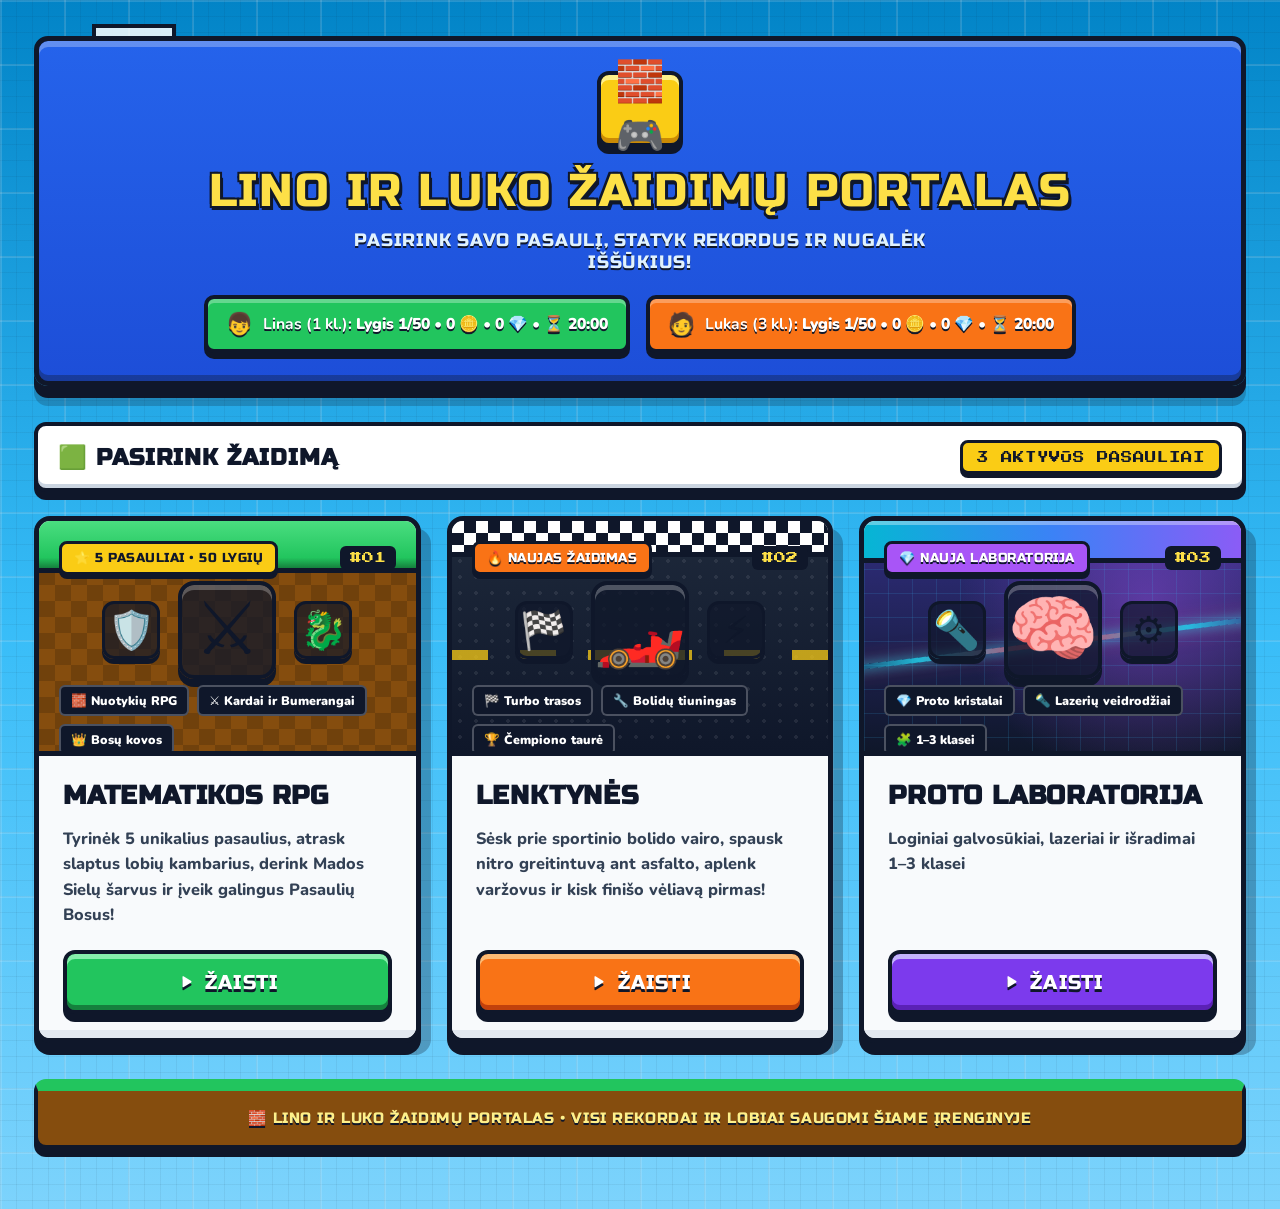
==== index.html @ 143e11b2 "Standardize all zones to 10 levels and add interactive Inventions Shelf" ====
<!DOCTYPE html>
<html lang="lt">
<head>
  <meta charset="UTF-8" />
  <meta name="viewport" content="width=device-width, initial-scale=1.0" />
  <meta name="theme-color" content="#0ea5e9" />
  <title>Lino ir Luko Žaidimų Portalas</title>
  <link rel="preconnect" href="https://fonts.googleapis.com">
  <link rel="preconnect" href="https://fonts.gstatic.com" crossorigin>
  <link href="https://fonts.googleapis.com/css2?family=Bungee&family=Nunito:wght@700;800;900&family=Press+Start+2P&family=Russo+One&display=swap" rel="stylesheet">
  <link rel="stylesheet" href="./style.css?v=20261113l" />
</head>
<body>
  <!-- Kvadratiniai Minecraft/Roblox stiliaus debesėliai fone -->
  <div class="voxel-cloud cloud-1"></div>
  <div class="voxel-cloud cloud-2"></div>
  <div class="voxel-cloud cloud-3"></div>

  <div class="portal-wrapper">
    <!-- ==================== PORTALO ANTRAŠTĖ (3D BLOKELIS) ==================== -->
    <header class="portal-header">
      <div class="portal-logo-badge" aria-hidden="true">🧱🎮</div>
      <h1>LINO IR LUKO ŽAIDIMŲ PORTALAS</h1>
      <p class="portal-subtitle">
        PASIRINK SAVO PASAULĮ, STATYK REKORDUS IR NUGALĖK IŠŠŪKIUS!
      </p>

      <!-- Gyva Lino ir Luko progreso juosta iš localStorage -->
      <div id="portal-heroes-bar" class="portal-heroes-bar">
        <div class="hero-stat-pill pill-linas">
          <span class="hero-dot">👦</span>
          <span><strong>Linas (1 kl.):</strong> <span id="hub-linas-stats">Lygis 1 • 0 🪙</span></span>
        </div>
        <div class="hero-stat-pill pill-lukas">
          <span class="hero-dot">🧑</span>
          <span><strong>Lukas (3 kl.):</strong> <span id="hub-lukas-stats">Lygis 1 • 0 🪙</span></span>
        </div>
      </div>
    </header>

    <!-- ==================== 3 AKTYVIŲ ŽAIDIMŲ BLOKELIAI ==================== -->
    <main class="games-grid-section">
      <div class="section-heading">
        <h2>🟩 PASIRINK ŽAIDIMĄ</h2>
        <span class="games-count-badge">3 AKTYVŪS PASAULIAI</span>
      </div>

      <div class="games-grid">
        <!-- 1 KORTELĖ: MATEMATIKOS RPG (Žalias/žemės blokelio fonas su kardo ir skydo ikona) -->
        <article class="game-tile block-tile-rpg" onclick="window.location.href='./games/math-rpg/index.html'">
          <div class="tile-art art-grass-dirt">
            <!-- Viršutinis žolės pikseliuotas sluoksnis -->
            <div class="grass-top-strip"></div>

            <div class="tile-top-row">
              <span class="tile-status-badge badge-green">⭐ 5 PASAULIAI • 50 LYGIŲ</span>
              <span class="tile-block-id">#01</span>
            </div>

            <div class="tile-icon-cluster">
              <span class="sub-icon">🛡️</span>
              <span class="main-icon">⚔️</span>
              <span class="sub-icon">🐉</span>
            </div>

            <div class="art-tags">
              <span>🧱 Nuotykių RPG</span>
              <span>⚔️ Kardai ir Bumerangai</span>
              <span>👑 Bosų kovos</span>
            </div>
          </div>

          <div class="tile-body">
            <h3>Matematikos RPG</h3>
            <p class="tile-desc">
              Tyrinėk 5 unikalius pasaulius, atrask slaptus lobių kambarius, derink Mados Sielų šarvus ir įveik galingus Pasaulių Bosus!
            </p>
            <div class="tile-footer">
              <a href="./games/math-rpg/index.html" class="play-btn btn-plastic-green">
                ▶ ŽAISTI
              </a>
            </div>
          </div>
        </article>

        <!-- 2 KORTELĖ: LENKTYNĖS (Asfalto / lenktynių vėliavos langelių fonas su sportinio automobilio ikona) -->
        <article class="game-tile block-tile-racing" onclick="window.location.href='./games/lenktynes/index.html'">
          <div class="tile-art art-asphalt-checkered">
            <!-- Lenktynių vėliavos langelių juosta viršuje -->
            <div class="checkered-top-strip"></div>
            <!-- Asfalto kelio juostos -->
            <div class="road-lane-line"></div>

            <div class="tile-top-row">
              <span class="tile-status-badge badge-orange">🔥 NAUJAS ŽAIDIMAS</span>
              <span class="tile-block-id">#02</span>
            </div>

            <div class="tile-icon-cluster">
              <span class="sub-icon">🏁</span>
              <span class="main-icon">🏎️</span>
              <span class="sub-icon">⚡</span>
            </div>

            <div class="art-tags">
              <span>🏁 Turbo trasos</span>
              <span>🔧 Bolidų tiuningas</span>
              <span>🏆 Čempiono taurė</span>
            </div>
          </div>

          <div class="tile-body">
            <h3>Lenktynės</h3>
            <p class="tile-desc">
              Sėsk prie sportinio bolido vairo, spausk nitro greitintuvą ant asfalto, aplenk varžovus ir kisk finišo vėliavą pirmas!
            </p>
            <div class="tile-footer">
              <a href="./games/lenktynes/index.html" class="play-btn btn-plastic-orange">
                ▶ ŽAISTI
              </a>
            </div>
          </div>
        </article>

        <!-- 3 KORTELĖ: PROTO LABORATORIJA (Lazerių, grandinių ir Proto kristalų fonas) -->
        <article class="game-tile block-tile-lab" onclick="window.location.href='./games/logika/index.html'">
          <div class="tile-art art-science-lab">
            <div class="lab-top-strip"></div>
            <div class="lab-laser-beam"></div>

            <div class="tile-top-row">
              <span class="tile-status-badge badge-purple">💎 NAUJA LABORATORIJA</span>
              <span class="tile-block-id">#03</span>
            </div>

            <div class="tile-icon-cluster">
              <span class="sub-icon">🔦</span>
              <span class="main-icon">🧠</span>
              <span class="sub-icon">⚙️</span>
            </div>

            <div class="art-tags">
              <span>💎 Proto kristalai</span>
              <span>🔦 Lazerių veidrodžiai</span>
              <span>🧩 1–3 klasei</span>
            </div>
          </div>

          <div class="tile-body">
            <h3>Proto Laboratorija</h3>
            <p class="tile-desc">
              Loginiai galvosūkiai, lazeriai ir išradimai 1–3 klasei
            </p>
            <div class="tile-footer">
              <a href="./games/logika/index.html" class="play-btn btn-plastic-purple">
                ▶ ŽAISTI
              </a>
            </div>
          </div>
        </article>
      </div>
    </main>

    <!-- ==================== PORAŠTĖ (ŽOLĖS IR ŽEMĖS BLOKELIS) ==================== -->
    <footer class="portal-footer">
      <p>🧱 LINO IR LUKO ŽAIDIMŲ PORTALAS • VISI REKORDAI IR LOBIAI SAUGOMI ŠIAME ĮRENGINYJE</p>
    </footer>
  </div>

  <!-- Užkrauname Lino ir Luko statistiką iš bendro localStorage -->
  <script>
    (function () {
      try {
        if ('serviceWorker' in navigator) {
          navigator.serviceWorker.getRegistrations().then(function (regs) {
            regs.forEach(function (reg) {
              if (reg.scope && !reg.scope.includes('/games/')) {
                reg.unregister();
              }
            });
          });
        }

        function getTodayStr() {
          const d = new Date();
          return d.getFullYear() + '-' + String(d.getMonth() + 1).padStart(2, '0') + '-' + String(d.getDate()).padStart(2, '0');
        }

        function formatRemainingTime(globalKey, fallbackProfile) {
          const today = getTodayStr();
          let played = 0;
          let limit = 1200;
          try {
            const rawT = localStorage.getItem(globalKey);
            if (rawT) {
              const tObj = JSON.parse(rawT);
              if (tObj && tObj.lastPlayedDate === today) {
                played = Math.max(0, Number(tObj.timePlayedTodaySeconds) || 0);
                limit = Math.max(60, Number(tObj.dailyTimeLimitSeconds) || 1200);
              }
            } else if (fallbackProfile && fallbackProfile.lastPlayedDate === today) {
              played = Math.max(0, Number(fallbackProfile.timePlayedTodaySeconds) || 0);
              limit = Math.max(60, Number(fallbackProfile.dailyTimeLimitSeconds) || 1200);
            }
          } catch (e) {}
          const rem = Math.max(0, limit - played);
          const mm = String(Math.floor(rem / 60)).padStart(2, '0');
          const ss = String(rem % 60).padStart(2, '0');
          return `⏳ ${mm}:${ss}`;
        }

        const rawLinas = localStorage.getItem('skaiciu_karalyste_save_linas_v2');
        const rawLukas = localStorage.getItem('skaiciu_karalyste_save_lukas_v2');
        const rawLab = localStorage.getItem('proto_lab_progress');
        const p1 = rawLinas ? JSON.parse(rawLinas) : null;
        const p2 = rawLukas ? JSON.parse(rawLukas) : null;
        const labData = rawLab ? JSON.parse(rawLab) : null;
        const g1Crystals = labData?.grade1?.crystals || 0;
        const g3Crystals = labData?.grade3?.crystals || 0;

        const el1 = document.getElementById('hub-linas-stats');
        if (el1) {
          const t1 = formatRemainingTime('bosas_global_time_linas', p1);
          el1.textContent = p1
            ? `Lygis ${p1.unlockedLevel || 1}/50 • ${(p1.coins || 0).toLocaleString('lt-LT')} 🪙 • ${g1Crystals} 💎 • ${t1}`
            : `Lygis 1/50 • 0 🪙 • ${g1Crystals} 💎 • ${t1}`;
        }

        const el2 = document.getElementById('hub-lukas-stats');
        if (el2) {
          const t2 = formatRemainingTime('bosas_global_time_lukas', p2);
          el2.textContent = p2
            ? `Lygis ${p2.unlockedLevel || 1}/50 • ${(p2.coins || 0).toLocaleString('lt-LT')} 🪙 • ${g3Crystals} 💎 • ${t2}`
            : `Lygis 1/50 • 0 🪙 • ${g3Crystals} 💎 • ${t2}`;
        }
      } catch (e) {
        // Ignoruojame localStorage klaidas
      }
    })();
  </script>
</body>
</html>
---- style.css ----
/* ==================== LINO IR LUKO ŽAIDIMŲ PORTALAS (MINECRAFT / ROBLOX 3D BLOCK STYLE) ==================== */
:root {
  /* Ryškios „plastikinės“ Roblox / Minecraft spalvos */
  --sky-top: #0284c7;
  --sky-mid: #38bdf8;
  --sky-bottom: #7dd3fc;

  --plastic-green: #22c55e;
  --plastic-green-dark: #15803d;
  --plastic-green-edge: #14532d;

  --plastic-blue: #2563eb;
  --plastic-blue-dark: #1d4ed8;
  --plastic-blue-edge: #1e3a8a;

  --plastic-orange: #f97316;
  --plastic-orange-dark: #c2410c;
  --plastic-orange-edge: #7c2d12;

  --plastic-yellow: #facc15;
  --plastic-yellow-dark: #ca8a04;

  --dirt-brown: #854d0e;
  --dirt-brown-dark: #5c3409;
  --grass-bright: #4ade80;

  --asphalt-dark: #1e293b;
  --asphalt-deep: #0f172a;

  --block-outline: #0f172a;
  --card-surface: #ffffff;
  --text-dark: #0f172a;
  --text-muted: #334155;
}

* {
  box-sizing: border-box;
  margin: 0;
  padding: 0;
}

body {
  font-family: 'Nunito', system-ui, -apple-system, sans-serif;
  color: var(--text-dark);
  min-height: 100vh;
  overflow-x: hidden;
  position: relative;
  /* Ryškus melsvas dangus + subtilus kvadratinių blokelių (pikseliuotas) tinklelis */
  background-color: var(--sky-mid);
  background-image:
    linear-gradient(to right, rgba(255, 255, 255, 0.14) 2px, transparent 2px),
    linear-gradient(to bottom, rgba(255, 255, 255, 0.14) 2px, transparent 2px),
    linear-gradient(to right, rgba(15, 23, 42, 0.06) 1px, transparent 1px),
    linear-gradient(to bottom, rgba(15, 23, 42, 0.06) 1px, transparent 1px),
    linear-gradient(180deg, var(--sky-top) 0%, var(--sky-mid) 52%, var(--sky-bottom) 100%);
  background-size:
    64px 64px,
    64px 64px,
    16px 16px,
    16px 16px,
    100% 100%;
}

/* ==================== KVADRATINIAI DEBESĖLIAI (VOXEL CLOUDS) ==================== */
.voxel-cloud {
  position: fixed;
  background: rgba(255, 255, 255, 0.85);
  border: 4px solid var(--block-outline);
  box-shadow: 8px 8px 0 rgba(15, 23, 42, 0.22);
  pointer-events: none;
  z-index: 0;
}

.voxel-cloud::before,
.voxel-cloud::after {
  content: '';
  position: absolute;
  background: rgba(255, 255, 255, 0.85);
  border: 4px solid var(--block-outline);
}

.cloud-1 {
  width: 150px;
  height: 44px;
  top: 48px;
  left: 5%;
}
.cloud-1::before {
  width: 76px;
  height: 32px;
  top: -28px;
  left: 24px;
  border-bottom: none;
}

.cloud-2 {
  width: 190px;
  height: 50px;
  top: 90px;
  right: 6%;
}
.cloud-2::before {
  width: 96px;
  height: 34px;
  top: -30px;
  left: 40px;
  border-bottom: none;
}

.cloud-3 {
  width: 130px;
  height: 40px;
  bottom: 140px;
  left: 8%;
}
.cloud-3::before {
  width: 64px;
  height: 26px;
  top: -22px;
  left: 26px;
  border-bottom: none;
}

/* ==================== PAGRINDINIS KONTEINERIS ==================== */
.portal-wrapper {
  position: relative;
  z-index: 1;
  max-width: 1260px;
  margin: 0 auto;
  padding: 36px 24px 60px;
  display: flex;
  flex-direction: column;
  gap: 36px;
}

/* ==================== PORTALO ANTRAŠTĖ (3D PLASTIKINIS BLOKAS) ==================== */
.portal-header {
  text-align: center;
  background: linear-gradient(180deg, #2563eb 0%, #1d4ed8 100%);
  border: 5px solid var(--block-outline);
  border-radius: 14px;
  padding: 30px 24px 28px;
  box-shadow:
    inset 0 6px 0 rgba(255, 255, 255, 0.28),
    inset 0 -6px 0 rgba(15, 23, 42, 0.35),
    0 12px 0 var(--block-outline),
    0 20px 0 rgba(15, 23, 42, 0.22);
  color: #ffffff;
  position: relative;
}

.portal-logo-badge {
  display: inline-flex;
  align-items: center;
  justify-content: center;
  font-size: 2.5rem;
  width: 86px;
  height: 76px;
  border-radius: 12px;
  background: var(--plastic-yellow);
  border: 4px solid var(--block-outline);
  box-shadow:
    inset 0 5px 0 #fef08a,
    inset 0 -5px 0 var(--plastic-yellow-dark),
    0 7px 0 var(--block-outline);
  margin-bottom: 16px;
}

.portal-header h1 {
  font-family: 'Russo One', 'Bungee', sans-serif;
  font-size: clamp(1.75rem, 4vw, 2.9rem);
  font-weight: 400;
  letter-spacing: 0.04em;
  text-transform: uppercase;
  color: #fde047;
  text-shadow:
    0 4px 0 var(--block-outline),
    3px 4px 0 var(--block-outline),
    -2px -2px 0 var(--block-outline),
    2px -2px 0 var(--block-outline),
    -2px 2px 0 var(--block-outline);
  margin-bottom: 10px;
}

.portal-subtitle {
  font-family: 'Russo One', sans-serif;
  font-size: clamp(0.95rem, 1.8vw, 1.15rem);
  color: #e0f2fe;
  letter-spacing: 0.04em;
  text-shadow: 0 2px 0 var(--block-outline);
  max-width: 680px;
  margin: 0 auto 22px;
}

/* Lino ir Luko taškų blokeliai */
.portal-heroes-bar {
  display: flex;
  justify-content: center;
  flex-wrap: wrap;
  gap: 16px;
}

.hero-stat-pill {
  display: inline-flex;
  align-items: center;
  gap: 10px;
  padding: 10px 18px;
  border-radius: 10px;
  border: 4px solid var(--block-outline);
  font-size: 0.98rem;
  font-weight: 900;
  color: #ffffff;
  text-shadow: 0 2px 0 var(--block-outline);
  box-shadow:
    inset 0 4px 0 rgba(255, 255, 255, 0.3),
    0 6px 0 var(--block-outline);
}

.pill-linas {
  background: var(--plastic-green);
}

.pill-lukas {
  background: var(--plastic-orange);
}

.hero-dot {
  font-size: 1.35rem;
}

/* ==================== SEKCIJOS ANTRAŠTĖ ==================== */
.games-grid-section {
  display: flex;
  flex-direction: column;
  gap: 24px;
}

.section-heading {
  display: flex;
  align-items: center;
  justify-content: space-between;
  flex-wrap: wrap;
  gap: 12px;
  background: #ffffff;
  border: 4px solid var(--block-outline);
  border-radius: 12px;
  padding: 14px 20px;
  box-shadow:
    inset 0 -4px 0 #cbd5e1,
    0 8px 0 var(--block-outline);
}

.section-heading h2 {
  font-family: 'Russo One', 'Bungee', sans-serif;
  font-size: 1.45rem;
  letter-spacing: 0.04em;
  color: var(--block-outline);
  text-transform: uppercase;
}

.games-count-badge {
  font-family: 'Press Start 2P', 'Russo One', monospace;
  background: var(--plastic-yellow);
  border: 3px solid var(--block-outline);
  color: var(--block-outline);
  font-size: 0.72rem;
  padding: 8px 14px;
  border-radius: 8px;
  box-shadow: 0 4px 0 var(--block-outline);
}

/* ==================== ŽAIDIMŲ KORTELIŲ TINKLELIS (3 DIDELI 3D BLOKAI) ==================== */
.games-grid {
  display: grid;
  grid-template-columns: repeat(3, minmax(0, 1fr));
  gap: 26px;
}

@media (max-width: 1060px) {
  .games-grid {
    grid-template-columns: repeat(auto-fit, minmax(290px, 1fr));
  }
}

/* ==================== 3D BLOKELIO ŽAIDIMO KORTELĖ ==================== */
.game-tile {
  background: var(--card-surface);
  border: 5px solid var(--block-outline);
  border-radius: 16px;
  overflow: hidden;
  display: flex;
  flex-direction: column;
  cursor: pointer;
  position: relative;
  /* Kietas, neišlietas 3D blokelio šešėlis */
  box-shadow:
    0 12px 0 var(--block-outline),
    10px 12px 0 rgba(15, 23, 42, 0.28);
  transition:
    transform 0.18s cubic-bezier(0.2, 0.9, 0.3, 1.2),
    box-shadow 0.18s cubic-bezier(0.2, 0.9, 0.3, 1.2);
}

/* HOVER EFEKTAS: Blokelis iššoka į priekį, padidėja scale(1.05) ir kietas šešėlis tampa dar gilesnis */
.game-tile:hover {
  transform: translateY(-8px) scale(1.05);
  box-shadow:
    0 20px 0 var(--block-outline),
    16px 20px 0 rgba(15, 23, 42, 0.32);
  z-index: 5;
}

.game-tile:active {
  transform: translateY(2px) scale(1.01);
  box-shadow:
    0 6px 0 var(--block-outline),
    4px 6px 0 rgba(15, 23, 42, 0.25);
}

/* ==================== KORTELIŲ TEMINIAI FONAI ==================== */
.tile-art {
  height: 235px;
  padding: 20px;
  display: flex;
  flex-direction: column;
  justify-content: space-between;
  position: relative;
  overflow: hidden;
  border-bottom: 5px solid var(--block-outline);
}

/* 1 KORTELĖ: MINECRAFT ŽOLĖS IR ŽEMĖS BLOKELIS */
.art-grass-dirt {
  background-color: var(--dirt-brown);
  background-image:
    linear-gradient(45deg, rgba(0, 0, 0, 0.16) 25%, transparent 25%, transparent 75%, rgba(0, 0, 0, 0.16) 75%),
    linear-gradient(45deg, rgba(0, 0, 0, 0.16) 25%, transparent 25%, transparent 75%, rgba(0, 0, 0, 0.16) 75%);
  background-position: 0 0, 16px 16px;
  background-size: 32px 32px;
}

.grass-top-strip {
  position: absolute;
  top: 0;
  left: 0;
  right: 0;
  height: 52px;
  background: linear-gradient(180deg, var(--grass-bright) 0%, var(--plastic-green) 78%, var(--plastic-green-dark) 100%);
  border-bottom: 5px solid var(--block-outline);
  z-index: 0;
}

/* 2 KORTELĖ: ASFALTO IR LENKTYNIŲ VĖLIAVOS (LANGELIŲ) FONAS */
.art-asphalt-checkered {
  background-color: var(--asphalt-dark);
  background-image:
    radial-gradient(rgba(255, 255, 255, 0.08) 2px, transparent 2px),
    linear-gradient(180deg, #1e293b 0%, #0f172a 100%);
  background-size: 16px 16px, 100% 100%;
}

.checkered-top-strip {
  position: absolute;
  top: 0;
  left: 0;
  right: 0;
  height: 36px;
  background-color: #ffffff;
  background-image:
    linear-gradient(45deg, #0f172a 25%, transparent 25%),
    linear-gradient(-45deg, #0f172a 25%, transparent 25%),
    linear-gradient(45deg, transparent 75%, #0f172a 75%),
    linear-gradient(-45deg, transparent 75%, #0f172a 75%);
  background-size: 24px 24px;
  background-position: 0 0, 0 12px, 12px -12px, -12px 0;
  border-bottom: 5px solid var(--block-outline);
  z-index: 0;
}

.road-lane-line {
  position: absolute;
  left: 0;
  right: 0;
  top: 56%;
  height: 10px;
  background: repeating-linear-gradient(
    90deg,
    #facc15 0px,
    #facc15 36px,
    transparent 36px,
    transparent 68px
  );
  opacity: 0.75;
  z-index: 0;
}

/* 3 KORTELĖ: PROTO LABORATORIJA (LAZERIŲ, ELEKTROS IR KRISTALŲ FONAS) */
.art-science-lab {
  background-color: #1e1b4b;
  background-image:
    linear-gradient(to right, rgba(56, 189, 248, 0.14) 1px, transparent 1px),
    linear-gradient(to bottom, rgba(56, 189, 248, 0.14) 1px, transparent 1px),
    radial-gradient(circle at 75% 35%, rgba(168, 85, 247, 0.42), transparent 58%),
    linear-gradient(180deg, #312e81 0%, #0f172a 100%);
  background-size: 24px 24px, 24px 24px, 100% 100%, 100% 100%;
}

.lab-top-strip {
  position: absolute;
  top: 0;
  left: 0;
  right: 0;
  height: 42px;
  background: linear-gradient(90deg, #06b6d4 0%, #3b82f6 50%, #8b5cf6 100%);
  border-bottom: 5px solid var(--block-outline);
  box-shadow: inset 0 4px 0 rgba(255, 255, 255, 0.35);
  z-index: 0;
}

.lab-laser-beam {
  position: absolute;
  left: -10%;
  right: -10%;
  top: 52%;
  height: 5px;
  background: linear-gradient(90deg, transparent 0%, #22d3ee 20%, #f43f5e 50%, #22d3ee 80%, transparent 100%);
  box-shadow: 0 0 12px #22d3ee, 0 0 20px rgba(244, 63, 94, 0.65);
  transform: rotate(-7deg);
  opacity: 0.85;
  z-index: 0;
}

.badge-purple {
  background: #a855f7;
  color: #ffffff;
  text-shadow: 0 2px 0 var(--block-outline);
}

/* ==================== KORTELĖS ELEMENTAI VIRŠUJE ==================== */
.tile-top-row {
  position: relative;
  z-index: 2;
  display: flex;
  align-items: center;
  justify-content: space-between;
  gap: 8px;
}

.tile-status-badge {
  font-family: 'Russo One', sans-serif;
  font-size: 0.8rem;
  padding: 6px 12px;
  border-radius: 8px;
  border: 3px solid var(--block-outline);
  text-transform: uppercase;
  letter-spacing: 0.04em;
  box-shadow: 0 4px 0 var(--block-outline);
}

.badge-green {
  background: var(--plastic-yellow);
  color: var(--block-outline);
}

.badge-orange {
  background: var(--plastic-orange);
  color: #ffffff;
  text-shadow: 0 2px 0 var(--block-outline);
}

.tile-block-id {
  font-family: 'Press Start 2P', monospace;
  font-size: 0.75rem;
  background: var(--block-outline);
  color: #fde047;
  padding: 6px 10px;
  border-radius: 6px;
}

/* ==================== CENTRINĖ 3D IKONŲ KOMPOZICIJA ==================== */
.tile-icon-cluster {
  position: relative;
  z-index: 2;
  display: flex;
  align-items: center;
  justify-content: center;
  gap: 18px;
  margin: 6px 0;
}

.tile-icon-cluster .main-icon {
  font-size: 4.6rem;
  background: rgba(15, 23, 42, 0.75);
  border: 4px solid var(--block-outline);
  border-radius: 16px;
  width: 98px;
  height: 98px;
  display: inline-flex;
  align-items: center;
  justify-content: center;
  box-shadow:
    inset 0 5px 0 rgba(255, 255, 255, 0.25),
    0 8px 0 var(--block-outline);
  transition: transform 0.2s ease;
}

.tile-icon-cluster .sub-icon {
  font-size: 2.35rem;
  background: rgba(15, 23, 42, 0.68);
  border: 3px solid var(--block-outline);
  border-radius: 12px;
  width: 58px;
  height: 58px;
  display: inline-flex;
  align-items: center;
  justify-content: center;
  box-shadow: 0 5px 0 var(--block-outline);
}

.game-tile:hover .tile-icon-cluster .main-icon {
  transform: translateY(-4px) scale(1.1) rotate(-4deg);
}

.art-tags {
  position: relative;
  z-index: 2;
  display: flex;
  gap: 8px;
  flex-wrap: wrap;
}

.art-tags span {
  background: var(--block-outline);
  color: #ffffff;
  font-size: 0.78rem;
  font-weight: 900;
  padding: 5px 10px;
  border-radius: 6px;
  border: 2px solid rgba(255, 255, 255, 0.25);
}

/* ==================== KORTELĖS TEKSTINĖ DALIS IR 3D MYGTUKAS ==================== */
.tile-body {
  padding: 24px;
  display: flex;
  flex-direction: column;
  flex: 1;
  justify-content: space-between;
  gap: 16px;
  background: #f8fafc;
  box-shadow: inset 0 -8px 0 #e2e8f0;
}

.tile-body h3 {
  font-family: 'Russo One', 'Bungee', sans-serif;
  font-size: 1.65rem;
  color: var(--block-outline);
  text-transform: uppercase;
  letter-spacing: 0.03em;
}

.tile-desc {
  font-size: 1.02rem;
  color: var(--text-muted);
  line-height: 1.55;
  font-weight: 800;
}

.tile-footer {
  margin-top: auto;
  padding-top: 6px;
}

.play-btn {
  display: inline-flex;
  align-items: center;
  justify-content: center;
  width: 100%;
  padding: 15px 20px;
  border-radius: 12px;
  font-family: 'Russo One', 'Bungee', sans-serif;
  font-size: 1.25rem;
  letter-spacing: 0.06em;
  text-transform: uppercase;
  text-decoration: none;
  color: #ffffff;
  text-shadow: 0 3px 0 var(--block-outline);
  border: 4px solid var(--block-outline);
  cursor: pointer;
  transition: transform 0.14s ease, box-shadow 0.14s ease, filter 0.14s ease;
}

.btn-plastic-green {
  background: var(--plastic-green);
  box-shadow:
    inset 0 5px 0 #86efac,
    inset 0 -5px 0 var(--plastic-green-dark),
    0 8px 0 var(--block-outline);
}

.btn-plastic-green:hover {
  filter: brightness(1.06);
  transform: translateY(-2px);
  box-shadow:
    inset 0 5px 0 #86efac,
    inset 0 -5px 0 var(--plastic-green-dark),
    0 10px 0 var(--block-outline);
}

.btn-plastic-orange {
  background: var(--plastic-orange);
  box-shadow:
    inset 0 5px 0 #fdba74,
    inset 0 -5px 0 var(--plastic-orange-dark),
    0 8px 0 var(--block-outline);
}

.btn-plastic-orange:hover {
  filter: brightness(1.06);
  transform: translateY(-2px);
  box-shadow:
    inset 0 5px 0 #fdba74,
    inset 0 -5px 0 var(--plastic-orange-dark),
    0 10px 0 var(--block-outline);
}

.btn-plastic-purple {
  background: #7c3aed;
  box-shadow:
    inset 0 5px 0 #c4b5fd,
    inset 0 -5px 0 #5b21b6,
    0 8px 0 var(--block-outline);
}

.btn-plastic-purple:hover {
  filter: brightness(1.08);
  transform: translateY(-2px);
  box-shadow:
    inset 0 5px 0 #c4b5fd,
    inset 0 -5px 0 #5b21b6,
    0 10px 0 var(--block-outline);
}

/* ==================== PORAŠTĖ (MINECRAFT ŽOLĖS BLOKELIS) ==================== */
.portal-footer {
  text-align: center;
  background: var(--dirt-brown);
  border: 4px solid var(--block-outline);
  border-top: 12px solid var(--plastic-green);
  border-radius: 12px;
  padding: 18px 20px;
  color: #fef08a;
  font-family: 'Russo One', sans-serif;
  font-size: 0.92rem;
  letter-spacing: 0.04em;
  text-shadow: 0 2px 0 var(--block-outline);
  box-shadow: 0 8px 0 var(--block-outline);
}

/* ==================== PRITAIKYMAS TELEFONAMS IR PLANŠETĖMS ==================== */
@media (max-width: 680px) {
  .portal-wrapper {
    padding: 20px 14px 44px;
    gap: 24px;
  }

  .portal-header {
    padding: 22px 16px;
  }

  .games-grid {
    grid-template-columns: 1fr;
    gap: 24px;
  }

  .game-tile:hover {
    transform: translateY(-5px) scale(1.02);
  }
}
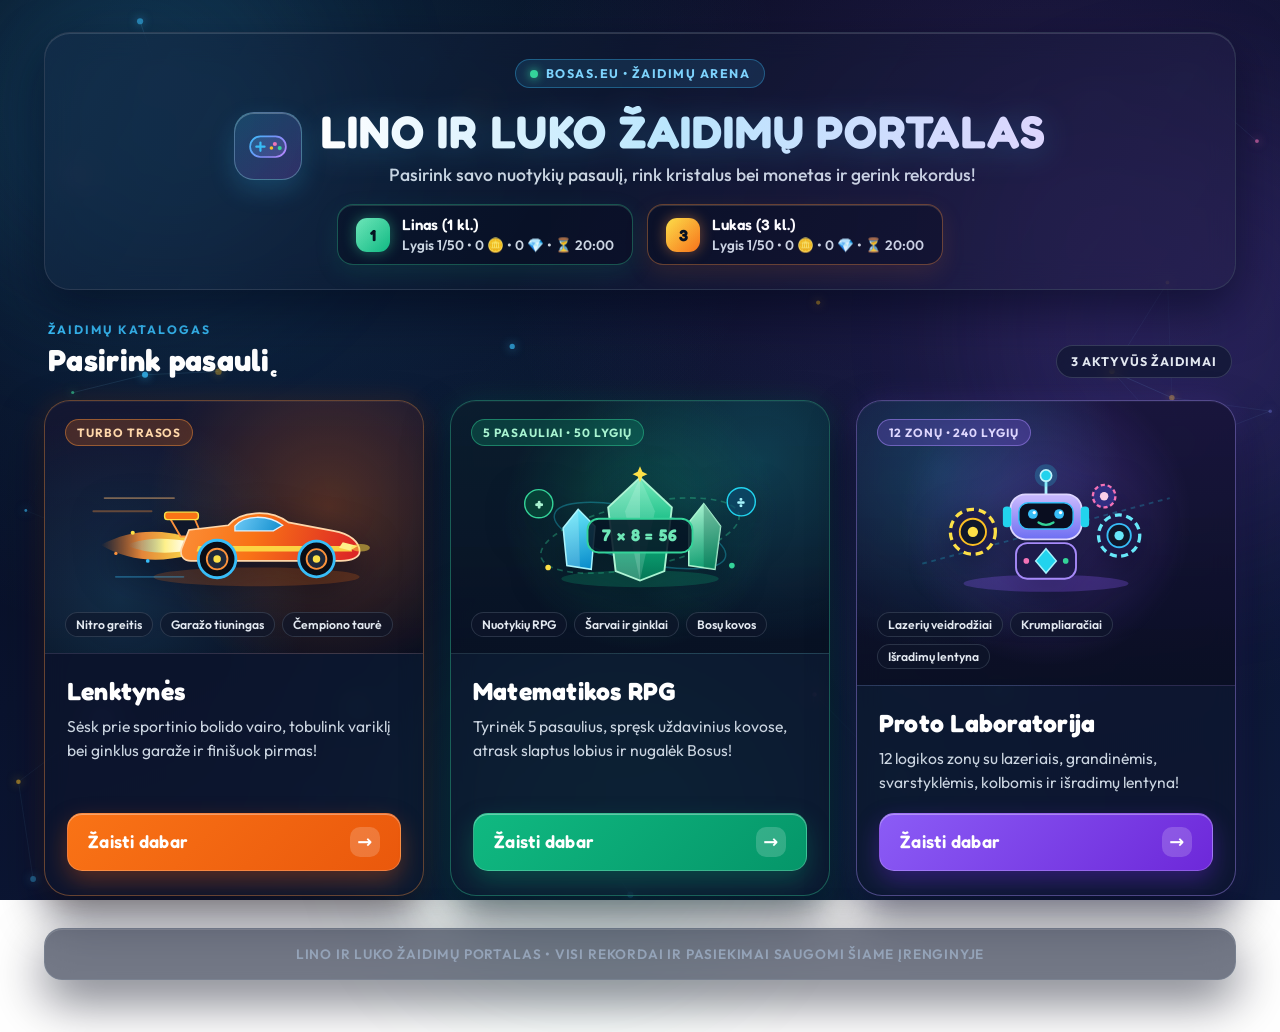
==== commit be0fef64: "Upgrade main portal UI to modern glassmorphism arcade style" ====
--- a/index.html
+++ b/index.html
@@ -3,157 +3,362 @@
 <head>
   <meta charset="UTF-8" />
   <meta name="viewport" content="width=device-width, initial-scale=1.0" />
-  <meta name="theme-color" content="#0ea5e9" />
+  <meta name="theme-color" content="#060b1e" />
   <title>Lino ir Luko Žaidimų Portalas</title>
   <link rel="preconnect" href="https://fonts.googleapis.com">
   <link rel="preconnect" href="https://fonts.gstatic.com" crossorigin>
-  <link href="https://fonts.googleapis.com/css2?family=Bungee&family=Nunito:wght@700;800;900&family=Press+Start+2P&family=Russo+One&display=swap" rel="stylesheet">
-  <link rel="stylesheet" href="./style.css?v=20261113l" />
+  <link href="https://fonts.googleapis.com/css2?family=Fredoka:wght@500;600;700&family=Outfit:wght@400;500;600;700;800&display=swap" rel="stylesheet">
+  <link rel="stylesheet" href="./style.css?v=20261113n" />
 </head>
 <body>
-  <!-- Kvadratiniai Minecraft/Roblox stiliaus debesėliai fone -->
-  <div class="voxel-cloud cloud-1"></div>
-  <div class="voxel-cloud cloud-2"></div>
-  <div class="voxel-cloud cloud-3"></div>
+  <!-- Gyvas kosminis dalelių tinklo fonas -->
+  <canvas id="cosmic-bg-canvas" aria-hidden="true"></canvas>
+  <div class="cosmic-nebula nebula-1" aria-hidden="true"></div>
+  <div class="cosmic-nebula nebula-2" aria-hidden="true"></div>
+  <div class="cosmic-nebula nebula-3" aria-hidden="true"></div>
 
   <div class="portal-wrapper">
-    <!-- ==================== PORTALO ANTRAŠTĖ (3D BLOKELIS) ==================== -->
-    <header class="portal-header">
-      <div class="portal-logo-badge" aria-hidden="true">🧱🎮</div>
-      <h1>LINO IR LUKO ŽAIDIMŲ PORTALAS</h1>
-      <p class="portal-subtitle">
-        PASIRINK SAVO PASAULĮ, STATYK REKORDUS IR NUGALĖK IŠŠŪKIUS!
-      </p>
+    <!-- ==================== PORTALO ANTRAŠTĖ ==================== -->
+    <header class="portal-header glass-panel">
+      <div class="portal-top-badge">
+        <span class="pulse-dot"></span>
+        <span>BOSAS.EU • ŽAIDIMŲ ARENA</span>
+      </div>
+
+      <div class="portal-brand-row">
+        <div class="portal-logo-badge" aria-hidden="true">
+          <svg viewBox="0 0 64 64" width="44" height="44" fill="none">
+            <defs>
+              <linearGradient id="logoGrad" x1="8" y1="12" x2="56" y2="52" gradientUnits="userSpaceOnUse">
+                <stop offset="0%" stop-color="#38bdf8" />
+                <stop offset="55%" stop-color="#818cf8" />
+                <stop offset="100%" stop-color="#c084fc" />
+              </linearGradient>
+            </defs>
+            <rect x="6" y="18" width="52" height="30" rx="15" fill="url(#logoGrad)" fill-opacity="0.24" stroke="url(#logoGrad)" stroke-width="2.5"/>
+            <path d="M21 27v12M15 33h12" stroke="#38bdf8" stroke-width="3.2" stroke-linecap="round"/>
+            <circle cx="42" cy="29" r="3" fill="#f472b6"/>
+            <circle cx="49" cy="35" r="3" fill="#34d399"/>
+            <circle cx="37" cy="35" r="2.6" fill="#fbbf24"/>
+          </svg>
+        </div>
+        <div>
+          <h1>LINO IR LUKO ŽAIDIMŲ PORTALAS</h1>
+          <p class="portal-subtitle">
+            Pasirink savo nuotykių pasaulį, rink kristalus bei monetas ir gerink rekordus!
+          </p>
+        </div>
+      </div>
 
       <!-- Gyva Lino ir Luko progreso juosta iš localStorage -->
       <div id="portal-heroes-bar" class="portal-heroes-bar">
         <div class="hero-stat-pill pill-linas">
-          <span class="hero-dot">👦</span>
-          <span><strong>Linas (1 kl.):</strong> <span id="hub-linas-stats">Lygis 1 • 0 🪙</span></span>
+          <span class="hero-avatar" aria-hidden="true">1</span>
+          <div class="hero-stat-text">
+            <span class="hero-name">Linas (1 kl.)</span>
+            <span id="hub-linas-stats" class="hero-metrics">Lygis 1/50 • 0 🪙 • 0 💎 • ⏳ 20:00</span>
+          </div>
         </div>
         <div class="hero-stat-pill pill-lukas">
-          <span class="hero-dot">🧑</span>
-          <span><strong>Lukas (3 kl.):</strong> <span id="hub-lukas-stats">Lygis 1 • 0 🪙</span></span>
+          <span class="hero-avatar" aria-hidden="true">3</span>
+          <div class="hero-stat-text">
+            <span class="hero-name">Lukas (3 kl.)</span>
+            <span id="hub-lukas-stats" class="hero-metrics">Lygis 1/50 • 0 🪙 • 0 💎 • ⏳ 20:00</span>
+          </div>
         </div>
       </div>
     </header>
 
-    <!-- ==================== 3 AKTYVIŲ ŽAIDIMŲ BLOKELIAI ==================== -->
+    <!-- ==================== 3 ŽAIDIMŲ GLASSMORPHISM KORTELĖS ==================== -->
     <main class="games-grid-section">
       <div class="section-heading">
-        <h2>🟩 PASIRINK ŽAIDIMĄ</h2>
-        <span class="games-count-badge">3 AKTYVŪS PASAULIAI</span>
+        <div class="section-title-wrap">
+          <span class="section-kicker">ŽAIDIMŲ KATALOGAS</span>
+          <h2>Pasirink pasaulį</h2>
+        </div>
+        <span class="games-count-badge">3 AKTYVŪS ŽAIDIMAI</span>
       </div>
 
       <div class="games-grid">
-        <!-- 1 KORTELĖ: MATEMATIKOS RPG (Žalias/žemės blokelio fonas su kardo ir skydo ikona) -->
-        <article class="game-tile block-tile-rpg" onclick="window.location.href='./games/math-rpg/index.html'">
-          <div class="tile-art art-grass-dirt">
-            <!-- Viršutinis žolės pikseliuotas sluoksnis -->
-            <div class="grass-top-strip"></div>
-
+        <!-- 1 KORTELĖ: LENKTYNĖS -->
+        <article class="game-tile card-racing" data-tilt onclick="window.location.href='./games/lenktynes/index.html'">
+          <div class="card-glare" aria-hidden="true"></div>
+          <div class="tile-art art-racing">
             <div class="tile-top-row">
-              <span class="tile-status-badge badge-green">⭐ 5 PASAULIAI • 50 LYGIŲ</span>
-              <span class="tile-block-id">#01</span>
-            </div>
-
-            <div class="tile-icon-cluster">
-              <span class="sub-icon">🛡️</span>
-              <span class="main-icon">⚔️</span>
-              <span class="sub-icon">🐉</span>
+              <span class="tile-status-badge badge-racing">TURBO TRASOS</span>
+              <span id="badge-progress-racing" class="corner-progress-badge" hidden></span>
+            </div>
+
+            <!-- Unikali detali SVG iliustracija: sportinis bolidas su ugnies pėdsaku -->
+            <div class="svg-stage" aria-hidden="true">
+              <svg class="card-svg" viewBox="0 0 320 150" fill="none" xmlns="http://www.w3.org/2000/svg">
+                <defs>
+                  <linearGradient id="fireOuter" x1="18" y1="92" x2="115" y2="92" gradientUnits="userSpaceOnUse">
+                    <stop offset="0%" stop-color="#f97316" stop-opacity="0"/>
+                    <stop offset="45%" stop-color="#fb923c" stop-opacity="0.9"/>
+                    <stop offset="100%" stop-color="#fde047"/>
+                  </linearGradient>
+                  <linearGradient id="fireCore" x1="48" y1="92" x2="112" y2="92" gradientUnits="userSpaceOnUse">
+                    <stop offset="0%" stop-color="#38bdf8" stop-opacity="0"/>
+                    <stop offset="60%" stop-color="#fef08a"/>
+                    <stop offset="100%" stop-color="#ffffff"/>
+                  </linearGradient>
+                  <linearGradient id="carBody" x1="95" y1="54" x2="288" y2="110" gradientUnits="userSpaceOnUse">
+                    <stop offset="0%" stop-color="#fb923c"/>
+                    <stop offset="45%" stop-color="#f97316"/>
+                    <stop offset="100%" stop-color="#dc2626"/>
+                  </linearGradient>
+                  <linearGradient id="canopyGlass" x1="158" y1="52" x2="218" y2="82" gradientUnits="userSpaceOnUse">
+                    <stop offset="0%" stop-color="#7dd3fc"/>
+                    <stop offset="100%" stop-color="#0284c7"/>
+                  </linearGradient>
+                </defs>
+
+                <!-- Greičio juostos ir kelio švytėjimas -->
+                <ellipse cx="184" cy="126" rx="110" ry="10" fill="#f97316" fill-opacity="0.2"/>
+                <line x1="22" y1="42" x2="96" y2="42" stroke="#fdba74" stroke-opacity="0.45" stroke-width="2" stroke-linecap="round"/>
+                <line x1="10" y1="56" x2="72" y2="56" stroke="#fb923c" stroke-opacity="0.35" stroke-width="2" stroke-linecap="round"/>
+                <line x1="34" y1="126" x2="106" y2="126" stroke="#38bdf8" stroke-opacity="0.35" stroke-width="2" stroke-linecap="round"/>
+
+                <!-- Ugnies / nitro pėdsakas -->
+                <path d="M18 92 C48 76, 78 74, 114 84 L112 103 C76 112, 46 108, 18 92 Z" fill="url(#fireOuter)"/>
+                <path d="M44 92 C66 84, 86 84, 112 88 L112 98 C86 102, 66 101, 44 92 Z" fill="url(#fireCore)"/>
+                <circle cx="52" cy="79" r="2.2" fill="#fde047"/>
+                <circle cx="34" cy="101" r="1.8" fill="#fb923c"/>
+                <circle cx="68" cy="109" r="2" fill="#38bdf8"/>
+
+                <!-- Galinis spoileris -->
+                <path d="M92 64 L118 64 L126 83 L103 83 Z" fill="#0f172a" stroke="#fb923c" stroke-width="2"/>
+                <rect x="86" y="57" width="36" height="8" rx="3" fill="#f97316" stroke="#fde047" stroke-width="1.5"/>
+
+                <!-- Pagrindinis sportinio bolido kėbulas -->
+                <path d="M104 96 L112 76 L154 71 C166 56, 198 53, 218 68 L266 77 C284 80, 294 89, 294 99 C294 105, 286 109, 274 109 L114 109 C106 109, 102 103, 104 96 Z" fill="url(#carBody)" stroke="#fed7aa" stroke-width="1.8"/>
+                <!-- Neoninis šoninis dryžis -->
+                <path d="M122 93 L276 93 C281 93, 286 96, 286 99 L120 99 Z" fill="#fde047" fill-opacity="0.9"/>
+                <!-- Stiklo kabina -->
+                <path d="M161 72 C170 60, 196 59, 212 71 L202 77 L161 77 Z" fill="url(#canopyGlass)" stroke="#e0f2fe" stroke-width="1.4"/>
+                <!-- Priekinis sparnas ir žibintas -->
+                <path d="M276 89 L292 93 L284 98 L272 95 Z" fill="#fef08a"/>
+                <ellipse cx="295" cy="95" rx="10" ry="4" fill="#fde047" fill-opacity="0.5"/>
+
+                <!-- Galinis ratas -->
+                <circle cx="142" cy="107" r="20" fill="#090d16" stroke="#38bdf8" stroke-width="3"/>
+                <circle cx="142" cy="107" r="11" fill="#1e293b" stroke="#fb923c" stroke-width="2"/>
+                <circle cx="142" cy="107" r="4" fill="#fde047"/>
+
+                <!-- Priekinis ratas -->
+                <circle cx="248" cy="107" r="19" fill="#090d16" stroke="#38bdf8" stroke-width="3"/>
+                <circle cx="248" cy="107" r="10.5" fill="#1e293b" stroke="#fb923c" stroke-width="2"/>
+                <circle cx="248" cy="107" r="4" fill="#fde047"/>
+              </svg>
             </div>
 
             <div class="art-tags">
-              <span>🧱 Nuotykių RPG</span>
-              <span>⚔️ Kardai ir Bumerangai</span>
-              <span>👑 Bosų kovos</span>
+              <span>Nitro greitis</span>
+              <span>Garažo tiuningas</span>
+              <span>Čempiono taurė</span>
             </div>
           </div>
 
           <div class="tile-body">
-            <h3>Matematikos RPG</h3>
-            <p class="tile-desc">
-              Tyrinėk 5 unikalius pasaulius, atrask slaptus lobių kambarius, derink Mados Sielų šarvus ir įveik galingus Pasaulių Bosus!
-            </p>
+            <div>
+              <h3>Lenktynės</h3>
+              <p class="tile-desc">
+                Sėsk prie sportinio bolido vairo, tobulink variklį bei ginklus garaže ir finišuok pirmas!
+              </p>
+            </div>
             <div class="tile-footer">
-              <a href="./games/math-rpg/index.html" class="play-btn btn-plastic-green">
-                ▶ ŽAISTI
+              <a href="./games/lenktynes/index.html" class="play-btn btn-racing">
+                <span>Žaisti dabar</span>
+                <span class="btn-arrow" aria-hidden="true">→</span>
               </a>
             </div>
           </div>
         </article>
 
-        <!-- 2 KORTELĖ: LENKTYNĖS (Asfalto / lenktynių vėliavos langelių fonas su sportinio automobilio ikona) -->
-        <article class="game-tile block-tile-racing" onclick="window.location.href='./games/lenktynes/index.html'">
-          <div class="tile-art art-asphalt-checkered">
-            <!-- Lenktynių vėliavos langelių juosta viršuje -->
-            <div class="checkered-top-strip"></div>
-            <!-- Asfalto kelio juostos -->
-            <div class="road-lane-line"></div>
-
+        <!-- 2 KORTELĖ: MATEMATIKOS RPG -->
+        <article class="game-tile card-math" data-tilt onclick="window.location.href='./games/math-rpg/index.html'">
+          <div class="card-glare" aria-hidden="true"></div>
+          <div class="tile-art art-math">
             <div class="tile-top-row">
-              <span class="tile-status-badge badge-orange">🔥 NAUJAS ŽAIDIMAS</span>
-              <span class="tile-block-id">#02</span>
-            </div>
-
-            <div class="tile-icon-cluster">
-              <span class="sub-icon">🏁</span>
-              <span class="main-icon">🏎️</span>
-              <span class="sub-icon">⚡</span>
+              <span class="tile-status-badge badge-math">5 PASAULIAI • 50 LYGIŲ</span>
+              <span id="badge-progress-math" class="corner-progress-badge" hidden></span>
+            </div>
+
+            <!-- Unikali detali SVG iliustracija: švytinti matematikos formulė su kristalais -->
+            <div class="svg-stage" aria-hidden="true">
+              <svg class="card-svg" viewBox="0 0 320 150" fill="none" xmlns="http://www.w3.org/2000/svg">
+                <defs>
+                  <linearGradient id="crystalMain" x1="160" y1="22" x2="160" y2="128" gradientUnits="userSpaceOnUse">
+                    <stop offset="0%" stop-color="#6ee7b7"/>
+                    <stop offset="50%" stop-color="#10b981"/>
+                    <stop offset="100%" stop-color="#047857"/>
+                  </linearGradient>
+                  <linearGradient id="crystalLeft" x1="88" y1="54" x2="108" y2="122" gradientUnits="userSpaceOnUse">
+                    <stop offset="0%" stop-color="#67e8f9"/>
+                    <stop offset="100%" stop-color="#0284c7"/>
+                  </linearGradient>
+                  <linearGradient id="crystalRight" x1="220" y1="48" x2="238" y2="120" gradientUnits="userSpaceOnUse">
+                    <stop offset="0%" stop-color="#a7f3d0"/>
+                    <stop offset="100%" stop-color="#059669"/>
+                  </linearGradient>
+                </defs>
+
+                <!-- Orbitiniai magiški žiedai -->
+                <ellipse cx="160" cy="82" rx="108" ry="34" transform="rotate(-12 160 82)" stroke="#34d399" stroke-opacity="0.35" stroke-width="1.8" stroke-dasharray="6 5"/>
+                <ellipse cx="160" cy="82" rx="94" ry="28" transform="rotate(14 160 82)" stroke="#22d3ee" stroke-opacity="0.32" stroke-width="1.6"/>
+                <ellipse cx="160" cy="128" rx="84" ry="9" fill="#10b981" fill-opacity="0.22"/>
+
+                <!-- Kairysis kristalas -->
+                <polygon points="94,54 112,72 108,118 82,114 78,74" fill="url(#crystalLeft)" stroke="#a5f3fc" stroke-width="1.6"/>
+                <polygon points="94,54 96,116 82,114 78,74" fill="#ffffff" fill-opacity="0.18"/>
+
+                <!-- Dešinysis kristalas -->
+                <polygon points="228,48 246,72 240,118 212,114 212,68" fill="url(#crystalRight)" stroke="#a7f3d0" stroke-width="1.6"/>
+                <polygon points="228,48 228,116 240,118 246,72" fill="#064e3b" fill-opacity="0.28"/>
+
+                <!-- Pagrindinis centro kristalas -->
+                <polygon points="160,20 194,52 186,120 160,130 134,120 126,52" fill="url(#crystalMain)" stroke="#a7f3d0" stroke-width="2"/>
+                <polygon points="160,20 160,130 134,120 126,52" fill="#ffffff" fill-opacity="0.2"/>
+                <polygon points="160,20 176,56 160,130 144,56" fill="#ecfdf5" fill-opacity="0.16"/>
+
+                <!-- Švytinti matematikos formulės plokštelė -->
+                <rect x="104" y="64" width="112" height="36" rx="12" fill="#061626" fill-opacity="0.88" stroke="#34d399" stroke-width="2"/>
+                <text x="160" y="88" text-anchor="middle" fill="#6ee7b7" font-family="Fredoka, Outfit, sans-serif" font-size="18" font-weight="700" letter-spacing="1">7 × 8 = 56</text>
+
+                <!-- Skriejantys simboliai ir kibirkštys -->
+                <circle cx="52" cy="48" r="15" fill="#064e3b" fill-opacity="0.7" stroke="#34d399" stroke-width="1.5"/>
+                <text x="52" y="54" text-anchor="middle" fill="#a7f3d0" font-family="Fredoka, sans-serif" font-size="18" font-weight="700">+</text>
+
+                <circle cx="268" cy="46" r="15" fill="#0c4a6e" fill-opacity="0.7" stroke="#22d3ee" stroke-width="1.5"/>
+                <text x="268" y="52" text-anchor="middle" fill="#a5f3fc" font-family="Fredoka, sans-serif" font-size="18" font-weight="700">÷</text>
+
+                <circle cx="62" cy="116" r="3" fill="#fde047"/>
+                <circle cx="258" cy="114" r="3" fill="#34d399"/>
+                <path d="M160 8 L162.5 14 L168 16.5 L162.5 19 L160 25 L157.5 19 L152 16.5 L157.5 14 Z" fill="#fde047"/>
+              </svg>
             </div>
 
             <div class="art-tags">
-              <span>🏁 Turbo trasos</span>
-              <span>🔧 Bolidų tiuningas</span>
-              <span>🏆 Čempiono taurė</span>
+              <span>Nuotykių RPG</span>
+              <span>Šarvai ir ginklai</span>
+              <span>Bosų kovos</span>
             </div>
           </div>
 
           <div class="tile-body">
-            <h3>Lenktynės</h3>
-            <p class="tile-desc">
-              Sėsk prie sportinio bolido vairo, spausk nitro greitintuvą ant asfalto, aplenk varžovus ir kisk finišo vėliavą pirmas!
-            </p>
+            <div>
+              <h3>Matematikos RPG</h3>
+              <p class="tile-desc">
+                Tyrinėk 5 pasaulius, spręsk uždavinius kovose, atrask slaptus lobius ir nugalėk Bosus!
+              </p>
+            </div>
             <div class="tile-footer">
-              <a href="./games/lenktynes/index.html" class="play-btn btn-plastic-orange">
-                ▶ ŽAISTI
+              <a href="./games/math-rpg/index.html" class="play-btn btn-math">
+                <span>Žaisti dabar</span>
+                <span class="btn-arrow" aria-hidden="true">→</span>
               </a>
             </div>
           </div>
         </article>
 
-        <!-- 3 KORTELĖ: PROTO LABORATORIJA (Lazerių, grandinių ir Proto kristalų fonas) -->
-        <article class="game-tile block-tile-lab" onclick="window.location.href='./games/logika/index.html'">
-          <div class="tile-art art-science-lab">
-            <div class="lab-top-strip"></div>
-            <div class="lab-laser-beam"></div>
-
+        <!-- 3 KORTELĖ: PROTO LABORATORIJA -->
+        <article class="game-tile card-lab" data-tilt onclick="window.location.href='./games/logika/index.html'">
+          <div class="card-glare" aria-hidden="true"></div>
+          <div class="tile-art art-lab">
             <div class="tile-top-row">
-              <span class="tile-status-badge badge-purple">💎 NAUJA LABORATORIJA</span>
-              <span class="tile-block-id">#03</span>
-            </div>
-
-            <div class="tile-icon-cluster">
-              <span class="sub-icon">🔦</span>
-              <span class="main-icon">🧠</span>
-              <span class="sub-icon">⚙️</span>
+              <span class="tile-status-badge badge-lab">12 ZONŲ • 240 LYGIŲ</span>
+              <span id="badge-progress-lab" class="corner-progress-badge" hidden></span>
+            </div>
+
+            <!-- Unikali detali SVG iliustracija: futuristinis robotas su krumpliaračiais -->
+            <div class="svg-stage" aria-hidden="true">
+              <svg class="card-svg" viewBox="0 0 320 150" fill="none" xmlns="http://www.w3.org/2000/svg">
+                <defs>
+                  <linearGradient id="robotBody" x1="160" y1="42" x2="160" y2="132" gradientUnits="userSpaceOnUse">
+                    <stop offset="0%" stop-color="#c4b5fd"/>
+                    <stop offset="55%" stop-color="#6366f1"/>
+                    <stop offset="100%" stop-color="#312e81"/>
+                  </linearGradient>
+                  <linearGradient id="gearGold" x1="56" y1="54" x2="102" y2="100" gradientUnits="userSpaceOnUse">
+                    <stop offset="0%" stop-color="#fde047"/>
+                    <stop offset="100%" stop-color="#f59e0b"/>
+                  </linearGradient>
+                  <linearGradient id="gearCyan" x1="216" y1="60" x2="262" y2="106" gradientUnits="userSpaceOnUse">
+                    <stop offset="0%" stop-color="#67e8f9"/>
+                    <stop offset="100%" stop-color="#06b6d4"/>
+                  </linearGradient>
+                </defs>
+
+                <!-- Lazerio spindulys ir šešėlis -->
+                <ellipse cx="160" cy="133" rx="88" ry="9" fill="#8b5cf6" fill-opacity="0.28"/>
+                <line x1="28" y1="112" x2="292" y2="42" stroke="#22d3ee" stroke-opacity="0.24" stroke-width="2" stroke-dasharray="5 5"/>
+
+                <!-- Kairysis krumpliaratis -->
+                <g transform="translate(82 78)">
+                  <circle cx="0" cy="0" r="24" fill="#1e1b4b" fill-opacity="0.8" stroke="url(#gearGold)" stroke-width="3.5" stroke-dasharray="8 5.2"/>
+                  <circle cx="0" cy="0" r="14" fill="#0f172a" stroke="#fbbf24" stroke-width="2"/>
+                  <circle cx="0" cy="0" r="5.5" fill="#fde047"/>
+                </g>
+
+                <!-- Dešinysis krumpliaratis -->
+                <g transform="translate(238 82)">
+                  <circle cx="0" cy="0" r="22" fill="#1e1b4b" fill-opacity="0.8" stroke="url(#gearCyan)" stroke-width="3.5" stroke-dasharray="7.5 4.8"/>
+                  <circle cx="0" cy="0" r="12.5" fill="#0f172a" stroke="#38bdf8" stroke-width="2"/>
+                  <circle cx="0" cy="0" r="5" fill="#67e8f9"/>
+                </g>
+
+                <!-- Mažas viršutinis krumpliaratis -->
+                <g transform="translate(222 40)">
+                  <circle cx="0" cy="0" r="12" fill="#312e81" stroke="#f472b6" stroke-width="2.5" stroke-dasharray="4.5 3"/>
+                  <circle cx="0" cy="0" r="4.5" fill="#fbcfe8"/>
+                </g>
+
+                <!-- Roboto antena -->
+                <line x1="160" y1="22" x2="160" y2="40" stroke="#a5f3fc" stroke-width="3" stroke-linecap="round"/>
+                <circle cx="160" cy="18" r="6" fill="#22d3ee" stroke="#ecfeff" stroke-width="1.8"/>
+                <circle cx="160" cy="18" r="12" fill="#22d3ee" fill-opacity="0.22"/>
+
+                <!-- Roboto galva -->
+                <rect x="122" y="38" width="76" height="48" rx="16" fill="url(#robotBody)" stroke="#ddd6fe" stroke-width="2"/>
+                <!-- Ausinės -->
+                <rect x="114" y="51" width="9" height="22" rx="4" fill="#22d3ee"/>
+                <rect x="197" y="51" width="9" height="22" rx="4" fill="#22d3ee"/>
+                <!-- Ekranas / vizorius -->
+                <rect x="131" y="47" width="58" height="28" rx="10" fill="#090d1f" stroke="#38bdf8" stroke-width="1.6"/>
+                <!-- Švytinčios akys ir šypsena -->
+                <circle cx="146" cy="59" r="5.2" fill="#38bdf8"/>
+                <circle cx="147.5" cy="57.5" r="1.8" fill="#ffffff"/>
+                <circle cx="174" cy="59" r="5.2" fill="#38bdf8"/>
+                <circle cx="175.5" cy="57.5" r="1.8" fill="#ffffff"/>
+                <path d="M152 68 Q160 73 168 68" stroke="#34d399" stroke-width="2.4" stroke-linecap="round" fill="none"/>
+
+                <!-- Roboto kūnas ir energijos šerdis -->
+                <rect x="128" y="90" width="64" height="38" rx="12" fill="#1e1b4b" stroke="#a78bfa" stroke-width="2"/>
+                <polygon points="160,96 171,109 160,122 149,109" fill="#22d3ee" stroke="#a5f3fc" stroke-width="1.6"/>
+                <circle cx="139" cy="109" r="3" fill="#f472b6"/>
+                <circle cx="181" cy="109" r="3" fill="#34d399"/>
+              </svg>
             </div>
 
             <div class="art-tags">
-              <span>💎 Proto kristalai</span>
-              <span>🔦 Lazerių veidrodžiai</span>
-              <span>🧩 1–3 klasei</span>
+              <span>Lazerių veidrodžiai</span>
+              <span>Krumpliaračiai</span>
+              <span>Išradimų lentyna</span>
             </div>
           </div>
 
           <div class="tile-body">
-            <h3>Proto Laboratorija</h3>
-            <p class="tile-desc">
-              Loginiai galvosūkiai, lazeriai ir išradimai 1–3 klasei
-            </p>
+            <div>
+              <h3>Proto Laboratorija</h3>
+              <p class="tile-desc">
+                12 logikos zonų su lazeriais, grandinėmis, svarstyklėmis, kolbomis ir išradimų lentyna!
+              </p>
+            </div>
             <div class="tile-footer">
-              <a href="./games/logika/index.html" class="play-btn btn-plastic-purple">
-                ▶ ŽAISTI
+              <a href="./games/logika/index.html" class="play-btn btn-lab">
+                <span>Žaisti dabar</span>
+                <span class="btn-arrow" aria-hidden="true">→</span>
               </a>
             </div>
           </div>
@@ -161,15 +366,16 @@
       </div>
     </main>
 
-    <!-- ==================== PORAŠTĖ (ŽOLĖS IR ŽEMĖS BLOKELIS) ==================== -->
-    <footer class="portal-footer">
-      <p>🧱 LINO IR LUKO ŽAIDIMŲ PORTALAS • VISI REKORDAI IR LOBIAI SAUGOMI ŠIAME ĮRENGINYJE</p>
+    <!-- ==================== PORAŠTĖ ==================== -->
+    <footer class="portal-footer glass-panel">
+      <p>LINO IR LUKO ŽAIDIMŲ PORTALAS • VISI REKORDAI IR PASIEKIMAI SAUGOMI ŠIAME ĮRENGINYJE</p>
     </footer>
   </div>
 
-  <!-- Užkrauname Lino ir Luko statistiką iš bendro localStorage -->
+  <!-- Gyvas kosminis dalelių tinklas, 3D kortelių posvyris ir localStorage pasiekimai -->
   <script>
     (function () {
+      // 1. Nuvalome senus root Service Worker'ius
       try {
         if ('serviceWorker' in navigator) {
           navigator.serviceWorker.getRegistrations().then(function (regs) {
@@ -180,43 +386,55 @@
             });
           });
         }
-
-        function getTodayStr() {
-          const d = new Date();
-          return d.getFullYear() + '-' + String(d.getMonth() + 1).padStart(2, '0') + '-' + String(d.getDate()).padStart(2, '0');
-        }
-
-        function formatRemainingTime(globalKey, fallbackProfile) {
-          const today = getTodayStr();
-          let played = 0;
-          let limit = 1200;
-          try {
-            const rawT = localStorage.getItem(globalKey);
-            if (rawT) {
-              const tObj = JSON.parse(rawT);
-              if (tObj && tObj.lastPlayedDate === today) {
-                played = Math.max(0, Number(tObj.timePlayedTodaySeconds) || 0);
-                limit = Math.max(60, Number(tObj.dailyTimeLimitSeconds) || 1200);
-              }
-            } else if (fallbackProfile && fallbackProfile.lastPlayedDate === today) {
-              played = Math.max(0, Number(fallbackProfile.timePlayedTodaySeconds) || 0);
-              limit = Math.max(60, Number(fallbackProfile.dailyTimeLimitSeconds) || 1200);
+      } catch (e) {}
+
+      // 2. Užkrauname statistiką ir kortelių kampų ženkliukus iš localStorage
+      function getTodayStr() {
+        const d = new Date();
+        return d.getFullYear() + '-' + String(d.getMonth() + 1).padStart(2, '0') + '-' + String(d.getDate()).padStart(2, '0');
+      }
+
+      function formatRemainingTime(globalKey, fallbackProfile) {
+        const today = getTodayStr();
+        let played = 0;
+        let limit = 1200;
+        try {
+          const rawT = localStorage.getItem(globalKey);
+          if (rawT) {
+            const tObj = JSON.parse(rawT);
+            if (tObj && tObj.lastPlayedDate === today) {
+              played = Math.max(0, Number(tObj.timePlayedTodaySeconds) || 0);
+              limit = Math.max(60, Number(tObj.dailyTimeLimitSeconds) || 1200);
             }
-          } catch (e) {}
-          const rem = Math.max(0, limit - played);
-          const mm = String(Math.floor(rem / 60)).padStart(2, '0');
-          const ss = String(rem % 60).padStart(2, '0');
-          return `⏳ ${mm}:${ss}`;
-        }
-
-        const rawLinas = localStorage.getItem('skaiciu_karalyste_save_linas_v2');
-        const rawLukas = localStorage.getItem('skaiciu_karalyste_save_lukas_v2');
-        const rawLab = localStorage.getItem('proto_lab_progress');
-        const p1 = rawLinas ? JSON.parse(rawLinas) : null;
-        const p2 = rawLukas ? JSON.parse(rawLukas) : null;
-        const labData = rawLab ? JSON.parse(rawLab) : null;
-        const g1Crystals = labData?.grade1?.crystals || 0;
-        const g3Crystals = labData?.grade3?.crystals || 0;
+          } else if (fallbackProfile && fallbackProfile.lastPlayedDate === today) {
+            played = Math.max(0, Number(fallbackProfile.timePlayedTodaySeconds) || 0);
+            limit = Math.max(60, Number(fallbackProfile.dailyTimeLimitSeconds) || 1200);
+          }
+        } catch (e) {}
+        const rem = Math.max(0, limit - played);
+        const mm = String(Math.floor(rem / 60)).padStart(2, '0');
+        const ss = String(rem % 60).padStart(2, '0');
+        return `⏳ ${mm}:${ss}`;
+      }
+
+      function readJson(key) {
+        try {
+          const raw = localStorage.getItem(key);
+          return raw ? JSON.parse(raw) : null;
+        } catch (e) {
+          return null;
+        }
+      }
+
+      try {
+        const p1 = readJson('skaiciu_karalyste_save_linas_v2');
+        const p2 = readJson('skaiciu_karalyste_save_lukas_v2');
+        const race1 = readJson('lenktynes_save_linas');
+        const race2 = readJson('lenktynes_save_lukas');
+        const labData = readJson('proto_lab_progress');
+
+        const g1Crystals = Number(labData?.grade1?.crystals) || 0;
+        const g3Crystals = Number(labData?.grade3?.crystals) || 0;
 
         const el1 = document.getElementById('hub-linas-stats');
         if (el1) {
@@ -233,8 +451,149 @@
             ? `Lygis ${p2.unlockedLevel || 1}/50 • ${(p2.coins || 0).toLocaleString('lt-LT')} 🪙 • ${g3Crystals} 💎 • ${t2}`
             : `Lygis 1/50 • 0 🪙 • ${g3Crystals} 💎 • ${t2}`;
         }
-      } catch (e) {
-        // Ignoruojame localStorage klaidas
+
+        // Kortelių kampų pasiekimų ženkliukai (rodomi tik jei localStorage yra įrašų)
+        const racingBadge = document.getElementById('badge-progress-racing');
+        if (racingBadge && (race1 || race2)) {
+          const totalRaceCoins = (Number(race1?.coins) || 0) + (Number(race2?.coins) || 0);
+          const totalRaceWins = (Number(race1?.wins) || 0) + (Number(race2?.wins) || 0);
+          racingBadge.textContent = totalRaceWins > 0
+            ? `🪙 ${totalRaceCoins.toLocaleString('lt-LT')} • 🏆 ${totalRaceWins}`
+            : `🪙 ${totalRaceCoins.toLocaleString('lt-LT')}`;
+          racingBadge.hidden = false;
+        }
+
+        const mathBadge = document.getElementById('badge-progress-math');
+        if (mathBadge && (p1 || p2)) {
+          const totalMathCoins = (Number(p1?.coins) || 0) + (Number(p2?.coins) || 0);
+          const bestLevel = Math.max(Number(p1?.unlockedLevel) || 1, Number(p2?.unlockedLevel) || 1);
+          mathBadge.textContent = `⭐ ${bestLevel}/50 • 🪙 ${totalMathCoins.toLocaleString('lt-LT')}`;
+          mathBadge.hidden = false;
+        }
+
+        const labBadge = document.getElementById('badge-progress-lab');
+        if (labBadge && labData) {
+          const totalCrystals = g1Crystals + g3Crystals;
+          const totalSolved = (Array.isArray(labData?.grade1?.solvedLevels) ? labData.grade1.solvedLevels.length : 0)
+            + (Array.isArray(labData?.grade3?.solvedLevels) ? labData.grade3.solvedLevels.length : 0);
+          if (totalCrystals > 0 || totalSolved > 0) {
+            labBadge.textContent = `💎 ${totalCrystals} • 🧩 ${totalSolved}/240`;
+            labBadge.hidden = false;
+          }
+        }
+      } catch (e) {}
+
+      // 3. Subtilus 3D kortelių posvyris pagal pelės žymeklį
+      const prefersReducedMotion = window.matchMedia && window.matchMedia('(prefers-reduced-motion: reduce)').matches;
+      if (!prefersReducedMotion) {
+        const cards = document.querySelectorAll('.game-tile[data-tilt]');
+        cards.forEach(function (card) {
+          card.addEventListener('pointermove', function (e) {
+            if (e.pointerType !== 'mouse') return;
+            const rect = card.getBoundingClientRect();
+            const px = (e.clientX - rect.left) / rect.width;
+            const py = (e.clientY - rect.top) / rect.height;
+            const rotY = (px - 0.5) * 11;
+            const rotX = (0.5 - py) * 9;
+            card.style.setProperty('--rx', rotX.toFixed(2) + 'deg');
+            card.style.setProperty('--ry', rotY.toFixed(2) + 'deg');
+            card.style.setProperty('--gx', (px * 100).toFixed(1) + '%');
+            card.style.setProperty('--gy', (py * 100).toFixed(1) + '%');
+          });
+          card.addEventListener('pointerleave', function () {
+            card.style.setProperty('--rx', '0deg');
+            card.style.setProperty('--ry', '0deg');
+          });
+        });
+      }
+
+      // 4. Lėtai judančių švytinčių dalelių tinklas fone (Canvas)
+      const canvas = document.getElementById('cosmic-bg-canvas');
+      if (canvas && canvas.getContext) {
+        const ctx = canvas.getContext('2d');
+        let w = 0;
+        let h = 0;
+        let particles = [];
+        const palette = ['#38bdf8', '#818cf8', '#34d399', '#f472b6', '#fbbf24'];
+
+        function resizeCanvas() {
+          const dpr = Math.min(window.devicePixelRatio || 1, 2);
+          w = window.innerWidth;
+          h = window.innerHeight;
+          canvas.width = Math.floor(w * dpr);
+          canvas.height = Math.floor(h * dpr);
+          canvas.style.width = w + 'px';
+          canvas.style.height = h + 'px';
+          ctx.setTransform(dpr, 0, 0, dpr, 0, 0);
+
+          const targetCount = Math.min(58, Math.max(24, Math.floor((w * h) / 28000)));
+          if (particles.length !== targetCount) {
+            particles = Array.from({ length: targetCount }, function (_, idx) {
+              return {
+                x: Math.random() * w,
+                y: Math.random() * h,
+                vx: (Math.random() - 0.5) * 0.28,
+                vy: (Math.random() - 0.5) * 0.28,
+                r: 1.4 + Math.random() * 2.1,
+                color: palette[idx % palette.length],
+                alpha: 0.35 + Math.random() * 0.45
+              };
+            });
+          }
+        }
+
+        function drawParticles(animate) {
+          ctx.clearRect(0, 0, w, h);
+
+          for (let i = 0; i < particles.length; i++) {
+            const p = particles[i];
+            if (animate) {
+              p.x += p.vx;
+              p.y += p.vy;
+              if (p.x < -10) p.x = w + 10;
+              if (p.x > w + 10) p.x = -10;
+              if (p.y < -10) p.y = h + 10;
+              if (p.y > h + 10) p.y = -10;
+            }
+
+            // Švytinčios jungtys tarp artimų dalelių
+            for (let j = i + 1; j < particles.length; j++) {
+              const q = particles[j];
+              const dx = p.x - q.x;
+              const dy = p.y - q.y;
+              const distSq = dx * dx + dy * dy;
+              if (distSq < 18500) {
+                const alpha = (1 - distSq / 18500) * 0.16;
+                ctx.strokeStyle = 'rgba(125, 211, 252, ' + alpha.toFixed(3) + ')';
+                ctx.lineWidth = 1;
+                ctx.beginPath();
+                ctx.moveTo(p.x, p.y);
+                ctx.lineTo(q.x, q.y);
+                ctx.stroke();
+              }
+            }
+
+            ctx.save();
+            ctx.globalAlpha = p.alpha;
+            ctx.fillStyle = p.color;
+            ctx.shadowColor = p.color;
+            ctx.shadowBlur = 10;
+            ctx.beginPath();
+            ctx.arc(p.x, p.y, p.r, 0, Math.PI * 2);
+            ctx.fill();
+            ctx.restore();
+          }
+
+          if (animate) {
+            requestAnimationFrame(function () {
+              drawParticles(true);
+            });
+          }
+        }
+
+        window.addEventListener('resize', resizeCanvas);
+        resizeCanvas();
+        drawParticles(!prefersReducedMotion);
       }
     })();
   </script>
--- a/style.css
+++ b/style.css
@@ -1,36 +1,23 @@
-/* ==================== LINO IR LUKO ŽAIDIMŲ PORTALAS (MINECRAFT / ROBLOX 3D BLOCK STYLE) ==================== */
+/* ==================== LINO IR LUKO ŽAIDIMŲ PORTALAS (MODERN GLASSMORPHISM ARCADE) ==================== */
 :root {
-  /* Ryškios „plastikinės“ Roblox / Minecraft spalvos */
-  --sky-top: #0284c7;
-  --sky-mid: #38bdf8;
-  --sky-bottom: #7dd3fc;
-
-  --plastic-green: #22c55e;
-  --plastic-green-dark: #15803d;
-  --plastic-green-edge: #14532d;
-
-  --plastic-blue: #2563eb;
-  --plastic-blue-dark: #1d4ed8;
-  --plastic-blue-edge: #1e3a8a;
-
-  --plastic-orange: #f97316;
-  --plastic-orange-dark: #c2410c;
-  --plastic-orange-edge: #7c2d12;
-
-  --plastic-yellow: #facc15;
-  --plastic-yellow-dark: #ca8a04;
-
-  --dirt-brown: #854d0e;
-  --dirt-brown-dark: #5c3409;
-  --grass-bright: #4ade80;
-
-  --asphalt-dark: #1e293b;
-  --asphalt-deep: #0f172a;
-
-  --block-outline: #0f172a;
-  --card-surface: #ffffff;
-  --text-dark: #0f172a;
-  --text-muted: #334155;
+  --bg-deep: #050a1a;
+  --bg-mid: #0a132e;
+  --bg-glow: #0f1b3d;
+
+  --glass-bg: rgba(15, 23, 48, 0.58);
+  --glass-card-bg: rgba(13, 21, 44, 0.62);
+  --glass-border: rgba(148, 163, 184, 0.22);
+
+  --text-main: #f8fafc;
+  --text-soft: #cbd5e1;
+  --text-muted: #94a3b8;
+
+  --neon-orange: #fb923c;
+  --neon-amber: #f59e0b;
+  --neon-emerald: #34d399;
+  --neon-cyan: #38bdf8;
+  --neon-violet: #a78bfa;
+  --neon-purple: #c084fc;
 }
 
 * {
@@ -39,241 +26,334 @@
   padding: 0;
 }
 
+html,
 body {
-  font-family: 'Nunito', system-ui, -apple-system, sans-serif;
-  color: var(--text-dark);
-  min-height: 100vh;
+  min-height: 100%;
+}
+
+body {
+  font-family: 'Outfit', system-ui, -apple-system, sans-serif;
+  color: var(--text-main);
   overflow-x: hidden;
   position: relative;
-  /* Ryškus melsvas dangus + subtilus kvadratinių blokelių (pikseliuotas) tinklelis */
-  background-color: var(--sky-mid);
-  background-image:
-    linear-gradient(to right, rgba(255, 255, 255, 0.14) 2px, transparent 2px),
-    linear-gradient(to bottom, rgba(255, 255, 255, 0.14) 2px, transparent 2px),
-    linear-gradient(to right, rgba(15, 23, 42, 0.06) 1px, transparent 1px),
-    linear-gradient(to bottom, rgba(15, 23, 42, 0.06) 1px, transparent 1px),
-    linear-gradient(180deg, var(--sky-top) 0%, var(--sky-mid) 52%, var(--sky-bottom) 100%);
-  background-size:
-    64px 64px,
-    64px 64px,
-    16px 16px,
-    16px 16px,
-    100% 100%;
-}
-
-/* ==================== KVADRATINIAI DEBESĖLIAI (VOXEL CLOUDS) ==================== */
-.voxel-cloud {
+  background:
+    radial-gradient(circle at 18% 12%, rgba(56, 189, 248, 0.16), transparent 42%),
+    radial-gradient(circle at 82% 20%, rgba(168, 85, 247, 0.16), transparent 44%),
+    radial-gradient(circle at 52% 88%, rgba(16, 185, 129, 0.12), transparent 46%),
+    linear-gradient(160deg, var(--bg-deep) 0%, var(--bg-mid) 52%, var(--bg-glow) 100%);
+  background-attachment: fixed;
+}
+
+/* ==================== GYVAS KOSMINIS DALELIŲ TINKLO FONAS ==================== */
+#cosmic-bg-canvas {
   position: fixed;
-  background: rgba(255, 255, 255, 0.85);
-  border: 4px solid var(--block-outline);
-  box-shadow: 8px 8px 0 rgba(15, 23, 42, 0.22);
+  inset: 0;
+  width: 100%;
+  height: 100%;
   pointer-events: none;
   z-index: 0;
 }
 
-.voxel-cloud::before,
-.voxel-cloud::after {
-  content: '';
-  position: absolute;
-  background: rgba(255, 255, 255, 0.85);
-  border: 4px solid var(--block-outline);
-}
-
-.cloud-1 {
-  width: 150px;
-  height: 44px;
-  top: 48px;
-  left: 5%;
-}
-.cloud-1::before {
-  width: 76px;
-  height: 32px;
-  top: -28px;
-  left: 24px;
-  border-bottom: none;
-}
-
-.cloud-2 {
-  width: 190px;
-  height: 50px;
-  top: 90px;
-  right: 6%;
-}
-.cloud-2::before {
-  width: 96px;
-  height: 34px;
-  top: -30px;
-  left: 40px;
-  border-bottom: none;
-}
-
-.cloud-3 {
-  width: 130px;
-  height: 40px;
-  bottom: 140px;
-  left: 8%;
-}
-.cloud-3::before {
-  width: 64px;
-  height: 26px;
-  top: -22px;
-  left: 26px;
-  border-bottom: none;
+.cosmic-nebula {
+  position: fixed;
+  border-radius: 999px;
+  filter: blur(80px);
+  pointer-events: none;
+  z-index: 0;
+  opacity: 0.38;
+  animation: nebulaDrift 18s ease-in-out infinite alternate;
+}
+
+.nebula-1 {
+  width: 380px;
+  height: 380px;
+  top: -80px;
+  left: -60px;
+  background: rgba(56, 189, 248, 0.34);
+}
+
+.nebula-2 {
+  width: 420px;
+  height: 420px;
+  top: 120px;
+  right: -120px;
+  background: rgba(139, 92, 246, 0.32);
+  animation-delay: -6s;
+}
+
+.nebula-3 {
+  width: 340px;
+  height: 340px;
+  bottom: -90px;
+  left: 32%;
+  background: rgba(16, 185, 129, 0.24);
+  animation-delay: -11s;
+}
+
+@keyframes nebulaDrift {
+  0% {
+    transform: translate3d(0, 0, 0) scale(1);
+  }
+  100% {
+    transform: translate3d(28px, -22px, 0) scale(1.08);
+  }
 }
 
 /* ==================== PAGRINDINIS KONTEINERIS ==================== */
 .portal-wrapper {
   position: relative;
   z-index: 1;
-  max-width: 1260px;
+  max-width: 1240px;
   margin: 0 auto;
-  padding: 36px 24px 60px;
+  padding: 32px 24px 52px;
   display: flex;
   flex-direction: column;
-  gap: 36px;
-}
-
-/* ==================== PORTALO ANTRAŠTĖ (3D PLASTIKINIS BLOKAS) ==================== */
+  gap: 32px;
+}
+
+.glass-panel {
+  background: var(--glass-bg);
+  backdrop-filter: blur(14px);
+  -webkit-backdrop-filter: blur(14px);
+  border: 1px solid var(--glass-border);
+  box-shadow:
+    0 20px 50px rgba(2, 6, 23, 0.55),
+    inset 0 1px 0 rgba(255, 255, 255, 0.14);
+}
+
+/* ==================== PORTALO ANTRAŠTĖ ==================== */
 .portal-header {
+  border-radius: 26px;
+  padding: 26px 28px 24px;
+  display: flex;
+  flex-direction: column;
+  align-items: center;
   text-align: center;
-  background: linear-gradient(180deg, #2563eb 0%, #1d4ed8 100%);
-  border: 5px solid var(--block-outline);
-  border-radius: 14px;
-  padding: 30px 24px 28px;
-  box-shadow:
-    inset 0 6px 0 rgba(255, 255, 255, 0.28),
-    inset 0 -6px 0 rgba(15, 23, 42, 0.35),
-    0 12px 0 var(--block-outline),
-    0 20px 0 rgba(15, 23, 42, 0.22);
-  color: #ffffff;
+  gap: 18px;
   position: relative;
+  overflow: hidden;
+}
+
+.portal-header::before {
+  content: '';
+  position: absolute;
+  inset: 0;
+  background: linear-gradient(120deg, rgba(56, 189, 248, 0.08), transparent 45%, rgba(168, 85, 247, 0.09));
+  pointer-events: none;
+}
+
+.portal-top-badge {
+  display: inline-flex;
+  align-items: center;
+  gap: 8px;
+  padding: 6px 14px;
+  border-radius: 999px;
+  background: rgba(56, 189, 248, 0.12);
+  border: 1px solid rgba(56, 189, 248, 0.35);
+  font-size: 0.78rem;
+  font-weight: 700;
+  letter-spacing: 0.12em;
+  color: #7dd3fc;
+}
+
+.pulse-dot {
+  width: 8px;
+  height: 8px;
+  border-radius: 50%;
+  background: #34d399;
+  box-shadow: 0 0 10px #34d399;
+  animation: pulseDot 2s ease-in-out infinite;
+}
+
+@keyframes pulseDot {
+  0%, 100% {
+    transform: scale(1);
+    opacity: 0.9;
+  }
+  50% {
+    transform: scale(1.35);
+    opacity: 1;
+  }
+}
+
+.portal-brand-row {
+  display: flex;
+  align-items: center;
+  justify-content: center;
+  gap: 18px;
+  flex-wrap: wrap;
 }
 
 .portal-logo-badge {
+  width: 68px;
+  height: 68px;
+  border-radius: 20px;
   display: inline-flex;
   align-items: center;
   justify-content: center;
-  font-size: 2.5rem;
-  width: 86px;
-  height: 76px;
-  border-radius: 12px;
-  background: var(--plastic-yellow);
-  border: 4px solid var(--block-outline);
-  box-shadow:
-    inset 0 5px 0 #fef08a,
-    inset 0 -5px 0 var(--plastic-yellow-dark),
-    0 7px 0 var(--block-outline);
-  margin-bottom: 16px;
+  background: linear-gradient(145deg, rgba(56, 189, 248, 0.2), rgba(168, 85, 247, 0.22));
+  border: 1px solid rgba(165, 243, 252, 0.32);
+  box-shadow:
+    0 10px 26px rgba(56, 189, 248, 0.2),
+    inset 0 1px 0 rgba(255, 255, 255, 0.25);
+  flex-shrink: 0;
 }
 
 .portal-header h1 {
-  font-family: 'Russo One', 'Bungee', sans-serif;
-  font-size: clamp(1.75rem, 4vw, 2.9rem);
-  font-weight: 400;
-  letter-spacing: 0.04em;
-  text-transform: uppercase;
-  color: #fde047;
-  text-shadow:
-    0 4px 0 var(--block-outline),
-    3px 4px 0 var(--block-outline),
-    -2px -2px 0 var(--block-outline),
-    2px -2px 0 var(--block-outline),
-    -2px 2px 0 var(--block-outline);
-  margin-bottom: 10px;
+  font-family: 'Fredoka', system-ui, sans-serif;
+  font-size: clamp(1.85rem, 3.8vw, 2.85rem);
+  font-weight: 700;
+  letter-spacing: 0.02em;
+  line-height: 1.12;
+  background: linear-gradient(92deg, #ffffff 0%, #bae6fd 48%, #ddd6fe 100%);
+  -webkit-background-clip: text;
+  background-clip: text;
+  color: transparent;
+  filter: drop-shadow(0 4px 16px rgba(56, 189, 248, 0.24));
+  margin-bottom: 6px;
 }
 
 .portal-subtitle {
-  font-family: 'Russo One', sans-serif;
-  font-size: clamp(0.95rem, 1.8vw, 1.15rem);
-  color: #e0f2fe;
-  letter-spacing: 0.04em;
-  text-shadow: 0 2px 0 var(--block-outline);
-  max-width: 680px;
-  margin: 0 auto 22px;
-}
-
-/* Lino ir Luko taškų blokeliai */
+  font-size: clamp(0.96rem, 1.6vw, 1.1rem);
+  color: var(--text-soft);
+  font-weight: 500;
+  max-width: 660px;
+  margin: 0 auto;
+}
+
+/* Lino ir Luko taškų juostelės */
 .portal-heroes-bar {
   display: flex;
   justify-content: center;
   flex-wrap: wrap;
-  gap: 16px;
+  gap: 14px;
+  width: 100%;
 }
 
 .hero-stat-pill {
   display: inline-flex;
   align-items: center;
-  gap: 10px;
+  gap: 12px;
   padding: 10px 18px;
-  border-radius: 10px;
-  border: 4px solid var(--block-outline);
-  font-size: 0.98rem;
-  font-weight: 900;
+  border-radius: 16px;
+  background: rgba(9, 15, 34, 0.65);
+  border: 1px solid rgba(148, 163, 184, 0.22);
+  box-shadow: inset 0 1px 0 rgba(255, 255, 255, 0.08);
+  text-align: left;
+}
+
+.pill-linas {
+  border-color: rgba(52, 211, 153, 0.35);
+  box-shadow:
+    0 8px 24px rgba(16, 185, 129, 0.12),
+    inset 0 1px 0 rgba(167, 243, 208, 0.16);
+}
+
+.pill-lukas {
+  border-color: rgba(251, 146, 60, 0.38);
+  box-shadow:
+    0 8px 24px rgba(249, 115, 22, 0.12),
+    inset 0 1px 0 rgba(254, 215, 170, 0.16);
+}
+
+.hero-avatar {
+  width: 34px;
+  height: 34px;
+  border-radius: 11px;
+  display: inline-flex;
+  align-items: center;
+  justify-content: center;
+  font-family: 'Fredoka', sans-serif;
+  font-weight: 700;
+  font-size: 1rem;
+  color: #04101d;
+  flex-shrink: 0;
+}
+
+.pill-linas .hero-avatar {
+  background: linear-gradient(135deg, #6ee7b7, #10b981);
+  box-shadow: 0 0 14px rgba(52, 211, 153, 0.45);
+}
+
+.pill-lukas .hero-avatar {
+  background: linear-gradient(135deg, #fde047, #f97316);
+  box-shadow: 0 0 14px rgba(251, 146, 60, 0.45);
+}
+
+.hero-stat-text {
+  display: flex;
+  flex-direction: column;
+  gap: 2px;
+}
+
+.hero-name {
+  font-family: 'Fredoka', sans-serif;
+  font-size: 0.94rem;
+  font-weight: 600;
   color: #ffffff;
-  text-shadow: 0 2px 0 var(--block-outline);
-  box-shadow:
-    inset 0 4px 0 rgba(255, 255, 255, 0.3),
-    0 6px 0 var(--block-outline);
-}
-
-.pill-linas {
-  background: var(--plastic-green);
-}
-
-.pill-lukas {
-  background: var(--plastic-orange);
-}
-
-.hero-dot {
-  font-size: 1.35rem;
+}
+
+.hero-metrics {
+  font-size: 0.85rem;
+  font-weight: 600;
+  color: var(--text-soft);
 }
 
 /* ==================== SEKCIJOS ANTRAŠTĖ ==================== */
 .games-grid-section {
   display: flex;
   flex-direction: column;
-  gap: 24px;
+  gap: 22px;
 }
 
 .section-heading {
   display: flex;
-  align-items: center;
+  align-items: flex-end;
   justify-content: space-between;
   flex-wrap: wrap;
   gap: 12px;
-  background: #ffffff;
-  border: 4px solid var(--block-outline);
-  border-radius: 12px;
-  padding: 14px 20px;
-  box-shadow:
-    inset 0 -4px 0 #cbd5e1,
-    0 8px 0 var(--block-outline);
+  padding: 0 4px;
+}
+
+.section-title-wrap {
+  display: flex;
+  flex-direction: column;
+  gap: 4px;
+}
+
+.section-kicker {
+  font-size: 0.76rem;
+  font-weight: 700;
+  letter-spacing: 0.16em;
+  color: var(--neon-cyan);
 }
 
 .section-heading h2 {
-  font-family: 'Russo One', 'Bungee', sans-serif;
-  font-size: 1.45rem;
-  letter-spacing: 0.04em;
-  color: var(--block-outline);
-  text-transform: uppercase;
+  font-family: 'Fredoka', system-ui, sans-serif;
+  font-size: clamp(1.45rem, 2.6vw, 1.9rem);
+  font-weight: 700;
+  color: #ffffff;
+  letter-spacing: 0.01em;
 }
 
 .games-count-badge {
-  font-family: 'Press Start 2P', 'Russo One', monospace;
-  background: var(--plastic-yellow);
-  border: 3px solid var(--block-outline);
-  color: var(--block-outline);
-  font-size: 0.72rem;
+  font-size: 0.78rem;
+  font-weight: 700;
+  letter-spacing: 0.08em;
+  color: #e2e8f0;
   padding: 8px 14px;
-  border-radius: 8px;
-  box-shadow: 0 4px 0 var(--block-outline);
-}
-
-/* ==================== ŽAIDIMŲ KORTELIŲ TINKLELIS (3 DIDELI 3D BLOKAI) ==================== */
+  border-radius: 999px;
+  background: rgba(15, 23, 48, 0.68);
+  border: 1px solid rgba(148, 163, 184, 0.25);
+  backdrop-filter: blur(8px);
+}
+
+/* ==================== 3D GLASSMORPHISM ŽAIDIMŲ KORTELĖS ==================== */
 .games-grid {
   display: grid;
   grid-template-columns: repeat(3, minmax(0, 1fr));
   gap: 26px;
+  perspective: 1300px;
 }
 
 @media (max-width: 1060px) {
@@ -282,161 +362,146 @@
   }
 }
 
-/* ==================== 3D BLOKELIO ŽAIDIMO KORTELĖ ==================== */
 .game-tile {
-  background: var(--card-surface);
-  border: 5px solid var(--block-outline);
-  border-radius: 16px;
+  --rx: 0deg;
+  --ry: 0deg;
+  --gx: 50%;
+  --gy: 30%;
+
+  position: relative;
+  display: flex;
+  flex-direction: column;
+  border-radius: 26px;
   overflow: hidden;
-  display: flex;
-  flex-direction: column;
   cursor: pointer;
+
+  background: var(--glass-card-bg);
+  backdrop-filter: blur(12px);
+  -webkit-backdrop-filter: blur(12px);
+  border: 1.5px solid rgba(148, 163, 184, 0.24);
+  box-shadow:
+    0 22px 44px rgba(2, 6, 23, 0.52),
+    inset 0 1px 0 rgba(255, 255, 255, 0.18);
+
+  transform-style: preserve-3d;
+  transform: perspective(1100px) rotateX(var(--rx)) rotateY(var(--ry)) translateY(0);
+  transition:
+    transform 0.22s cubic-bezier(0.22, 1, 0.36, 1),
+    box-shadow 0.25s ease,
+    border-color 0.25s ease;
+}
+
+.game-tile:hover {
+  transform: perspective(1100px) rotateX(var(--rx)) rotateY(var(--ry)) translateY(-8px) scale(1.02);
+  z-index: 4;
+}
+
+.game-tile:active {
+  transform: perspective(1100px) translateY(-2px) scale(0.995);
+}
+
+/* Stiklo šviesos atspindys ant kortelės */
+.card-glare {
+  position: absolute;
+  inset: 0;
+  pointer-events: none;
+  z-index: 3;
+  opacity: 0;
+  background: radial-gradient(
+    circle 220px at var(--gx) var(--gy),
+    rgba(255, 255, 255, 0.16),
+    transparent 70%
+  );
+  transition: opacity 0.25s ease;
+}
+
+.game-tile:hover .card-glare {
+  opacity: 1;
+}
+
+/* Neoniniai rėmeliai pagal žaidimą */
+.card-racing {
+  border-color: rgba(251, 146, 60, 0.38);
+  box-shadow:
+    0 22px 44px rgba(2, 6, 23, 0.56),
+    0 0 28px rgba(249, 115, 22, 0.14),
+    inset 0 1px 0 rgba(254, 215, 170, 0.2);
+}
+
+.card-racing:hover {
+  border-color: rgba(251, 146, 60, 0.85);
+  box-shadow:
+    0 28px 54px rgba(2, 6, 23, 0.68),
+    0 0 38px rgba(249, 115, 22, 0.34),
+    inset 0 1px 0 rgba(254, 215, 170, 0.34);
+}
+
+.card-math {
+  border-color: rgba(52, 211, 153, 0.38);
+  box-shadow:
+    0 22px 44px rgba(2, 6, 23, 0.56),
+    0 0 28px rgba(16, 185, 129, 0.14),
+    inset 0 1px 0 rgba(167, 243, 208, 0.2);
+}
+
+.card-math:hover {
+  border-color: rgba(52, 211, 153, 0.85);
+  box-shadow:
+    0 28px 54px rgba(2, 6, 23, 0.68),
+    0 0 38px rgba(16, 185, 129, 0.34),
+    inset 0 1px 0 rgba(167, 243, 208, 0.34);
+}
+
+.card-lab {
+  border-color: rgba(167, 139, 250, 0.42);
+  box-shadow:
+    0 22px 44px rgba(2, 6, 23, 0.56),
+    0 0 28px rgba(139, 92, 246, 0.16),
+    inset 0 1px 0 rgba(221, 214, 254, 0.2);
+}
+
+.card-lab:hover {
+  border-color: rgba(167, 139, 250, 0.9);
+  box-shadow:
+    0 28px 54px rgba(2, 6, 23, 0.68),
+    0 0 38px rgba(139, 92, 246, 0.38),
+    inset 0 1px 0 rgba(221, 214, 254, 0.36);
+}
+
+/* ==================== KORTELIŲ SCENOS IR SVG ILIUSTRACIJOS ==================== */
+.tile-art {
   position: relative;
-  /* Kietas, neišlietas 3D blokelio šešėlis */
-  box-shadow:
-    0 12px 0 var(--block-outline),
-    10px 12px 0 rgba(15, 23, 42, 0.28);
-  transition:
-    transform 0.18s cubic-bezier(0.2, 0.9, 0.3, 1.2),
-    box-shadow 0.18s cubic-bezier(0.2, 0.9, 0.3, 1.2);
-}
-
-/* HOVER EFEKTAS: Blokelis iššoka į priekį, padidėja scale(1.05) ir kietas šešėlis tampa dar gilesnis */
-.game-tile:hover {
-  transform: translateY(-8px) scale(1.05);
-  box-shadow:
-    0 20px 0 var(--block-outline),
-    16px 20px 0 rgba(15, 23, 42, 0.32);
-  z-index: 5;
-}
-
-.game-tile:active {
-  transform: translateY(2px) scale(1.01);
-  box-shadow:
-    0 6px 0 var(--block-outline),
-    4px 6px 0 rgba(15, 23, 42, 0.25);
-}
-
-/* ==================== KORTELIŲ TEMINIAI FONAI ==================== */
-.tile-art {
-  height: 235px;
-  padding: 20px;
+  padding: 18px 20px 16px;
   display: flex;
   flex-direction: column;
   justify-content: space-between;
-  position: relative;
+  gap: 10px;
+  min-height: 248px;
+  border-bottom: 1px solid rgba(148, 163, 184, 0.16);
   overflow: hidden;
-  border-bottom: 5px solid var(--block-outline);
-}
-
-/* 1 KORTELĖ: MINECRAFT ŽOLĖS IR ŽEMĖS BLOKELIS */
-.art-grass-dirt {
-  background-color: var(--dirt-brown);
-  background-image:
-    linear-gradient(45deg, rgba(0, 0, 0, 0.16) 25%, transparent 25%, transparent 75%, rgba(0, 0, 0, 0.16) 75%),
-    linear-gradient(45deg, rgba(0, 0, 0, 0.16) 25%, transparent 25%, transparent 75%, rgba(0, 0, 0, 0.16) 75%);
-  background-position: 0 0, 16px 16px;
-  background-size: 32px 32px;
-}
-
-.grass-top-strip {
-  position: absolute;
-  top: 0;
-  left: 0;
-  right: 0;
-  height: 52px;
-  background: linear-gradient(180deg, var(--grass-bright) 0%, var(--plastic-green) 78%, var(--plastic-green-dark) 100%);
-  border-bottom: 5px solid var(--block-outline);
-  z-index: 0;
-}
-
-/* 2 KORTELĖ: ASFALTO IR LENKTYNIŲ VĖLIAVOS (LANGELIŲ) FONAS */
-.art-asphalt-checkered {
-  background-color: var(--asphalt-dark);
-  background-image:
-    radial-gradient(rgba(255, 255, 255, 0.08) 2px, transparent 2px),
-    linear-gradient(180deg, #1e293b 0%, #0f172a 100%);
-  background-size: 16px 16px, 100% 100%;
-}
-
-.checkered-top-strip {
-  position: absolute;
-  top: 0;
-  left: 0;
-  right: 0;
-  height: 36px;
-  background-color: #ffffff;
-  background-image:
-    linear-gradient(45deg, #0f172a 25%, transparent 25%),
-    linear-gradient(-45deg, #0f172a 25%, transparent 25%),
-    linear-gradient(45deg, transparent 75%, #0f172a 75%),
-    linear-gradient(-45deg, transparent 75%, #0f172a 75%);
-  background-size: 24px 24px;
-  background-position: 0 0, 0 12px, 12px -12px, -12px 0;
-  border-bottom: 5px solid var(--block-outline);
-  z-index: 0;
-}
-
-.road-lane-line {
-  position: absolute;
-  left: 0;
-  right: 0;
-  top: 56%;
-  height: 10px;
-  background: repeating-linear-gradient(
-    90deg,
-    #facc15 0px,
-    #facc15 36px,
-    transparent 36px,
-    transparent 68px
-  );
-  opacity: 0.75;
-  z-index: 0;
-}
-
-/* 3 KORTELĖ: PROTO LABORATORIJA (LAZERIŲ, ELEKTROS IR KRISTALŲ FONAS) */
-.art-science-lab {
-  background-color: #1e1b4b;
-  background-image:
-    linear-gradient(to right, rgba(56, 189, 248, 0.14) 1px, transparent 1px),
-    linear-gradient(to bottom, rgba(56, 189, 248, 0.14) 1px, transparent 1px),
-    radial-gradient(circle at 75% 35%, rgba(168, 85, 247, 0.42), transparent 58%),
-    linear-gradient(180deg, #312e81 0%, #0f172a 100%);
-  background-size: 24px 24px, 24px 24px, 100% 100%, 100% 100%;
-}
-
-.lab-top-strip {
-  position: absolute;
-  top: 0;
-  left: 0;
-  right: 0;
-  height: 42px;
-  background: linear-gradient(90deg, #06b6d4 0%, #3b82f6 50%, #8b5cf6 100%);
-  border-bottom: 5px solid var(--block-outline);
-  box-shadow: inset 0 4px 0 rgba(255, 255, 255, 0.35);
-  z-index: 0;
-}
-
-.lab-laser-beam {
-  position: absolute;
-  left: -10%;
-  right: -10%;
-  top: 52%;
-  height: 5px;
-  background: linear-gradient(90deg, transparent 0%, #22d3ee 20%, #f43f5e 50%, #22d3ee 80%, transparent 100%);
-  box-shadow: 0 0 12px #22d3ee, 0 0 20px rgba(244, 63, 94, 0.65);
-  transform: rotate(-7deg);
-  opacity: 0.85;
-  z-index: 0;
-}
-
-.badge-purple {
-  background: #a855f7;
-  color: #ffffff;
-  text-shadow: 0 2px 0 var(--block-outline);
-}
-
-/* ==================== KORTELĖS ELEMENTAI VIRŠUJE ==================== */
+}
+
+.art-racing {
+  background:
+    radial-gradient(circle at 75% 42%, rgba(249, 115, 22, 0.28), transparent 56%),
+    radial-gradient(circle at 20% 78%, rgba(56, 189, 248, 0.16), transparent 52%),
+    linear-gradient(180deg, rgba(24, 24, 52, 0.72) 0%, rgba(9, 13, 30, 0.82) 100%);
+}
+
+.art-math {
+  background:
+    radial-gradient(circle at 50% 45%, rgba(16, 185, 129, 0.28), transparent 58%),
+    radial-gradient(circle at 82% 24%, rgba(34, 211, 238, 0.18), transparent 50%),
+    linear-gradient(180deg, rgba(10, 32, 46, 0.74) 0%, rgba(8, 16, 34, 0.84) 100%);
+}
+
+.art-lab {
+  background:
+    radial-gradient(circle at 50% 42%, rgba(139, 92, 246, 0.32), transparent 58%),
+    radial-gradient(circle at 22% 25%, rgba(34, 211, 238, 0.2), transparent 50%),
+    linear-gradient(180deg, rgba(26, 20, 62, 0.76) 0%, rgba(10, 14, 34, 0.85) 100%);
+}
+
 .tile-top-row {
   position: relative;
   z-index: 2;
@@ -444,236 +509,236 @@
   align-items: center;
   justify-content: space-between;
   gap: 8px;
+  flex-wrap: wrap;
 }
 
 .tile-status-badge {
-  font-family: 'Russo One', sans-serif;
-  font-size: 0.8rem;
-  padding: 6px 12px;
-  border-radius: 8px;
-  border: 3px solid var(--block-outline);
-  text-transform: uppercase;
-  letter-spacing: 0.04em;
-  box-shadow: 0 4px 0 var(--block-outline);
-}
-
-.badge-green {
-  background: var(--plastic-yellow);
-  color: var(--block-outline);
-}
-
-.badge-orange {
-  background: var(--plastic-orange);
-  color: #ffffff;
-  text-shadow: 0 2px 0 var(--block-outline);
-}
-
-.tile-block-id {
-  font-family: 'Press Start 2P', monospace;
-  font-size: 0.75rem;
-  background: var(--block-outline);
-  color: #fde047;
-  padding: 6px 10px;
-  border-radius: 6px;
-}
-
-/* ==================== CENTRINĖ 3D IKONŲ KOMPOZICIJA ==================== */
-.tile-icon-cluster {
+  font-size: 0.74rem;
+  font-weight: 700;
+  letter-spacing: 0.08em;
+  padding: 5px 11px;
+  border-radius: 999px;
+  backdrop-filter: blur(8px);
+}
+
+.badge-racing {
+  color: #fed7aa;
+  background: rgba(249, 115, 22, 0.22);
+  border: 1px solid rgba(251, 146, 60, 0.45);
+}
+
+.badge-math {
+  color: #a7f3d0;
+  background: rgba(16, 185, 129, 0.22);
+  border: 1px solid rgba(52, 211, 153, 0.45);
+}
+
+.badge-lab {
+  color: #ddd6fe;
+  background: rgba(139, 92, 246, 0.25);
+  border: 1px solid rgba(167, 139, 250, 0.5);
+}
+
+/* Kampe rodomas pasiekimų ženkliukas iš localStorage */
+.corner-progress-badge {
+  font-size: 0.76rem;
+  font-weight: 700;
+  color: #f8fafc;
+  padding: 5px 11px;
+  border-radius: 999px;
+  background: rgba(7, 12, 28, 0.78);
+  border: 1px solid rgba(250, 204, 21, 0.48);
+  box-shadow: 0 4px 14px rgba(2, 6, 23, 0.45);
+  white-space: nowrap;
+}
+
+.svg-stage {
   position: relative;
   z-index: 2;
   display: flex;
   align-items: center;
   justify-content: center;
-  gap: 18px;
-  margin: 6px 0;
-}
-
-.tile-icon-cluster .main-icon {
-  font-size: 4.6rem;
-  background: rgba(15, 23, 42, 0.75);
-  border: 4px solid var(--block-outline);
-  border-radius: 16px;
-  width: 98px;
-  height: 98px;
-  display: inline-flex;
-  align-items: center;
-  justify-content: center;
-  box-shadow:
-    inset 0 5px 0 rgba(255, 255, 255, 0.25),
-    0 8px 0 var(--block-outline);
-  transition: transform 0.2s ease;
-}
-
-.tile-icon-cluster .sub-icon {
-  font-size: 2.35rem;
-  background: rgba(15, 23, 42, 0.68);
-  border: 3px solid var(--block-outline);
-  border-radius: 12px;
-  width: 58px;
-  height: 58px;
-  display: inline-flex;
-  align-items: center;
-  justify-content: center;
-  box-shadow: 0 5px 0 var(--block-outline);
-}
-
-.game-tile:hover .tile-icon-cluster .main-icon {
-  transform: translateY(-4px) scale(1.1) rotate(-4deg);
+  padding: 2px 0;
+}
+
+.card-svg {
+  width: 100%;
+  max-width: 300px;
+  height: 142px;
+  filter: drop-shadow(0 12px 18px rgba(2, 6, 23, 0.55));
+  transition: transform 0.28s cubic-bezier(0.22, 1, 0.36, 1);
+}
+
+.game-tile:hover .card-svg {
+  transform: translateY(-4px) scale(1.04);
 }
 
 .art-tags {
   position: relative;
   z-index: 2;
   display: flex;
-  gap: 8px;
   flex-wrap: wrap;
+  gap: 7px;
 }
 
 .art-tags span {
-  background: var(--block-outline);
-  color: #ffffff;
-  font-size: 0.78rem;
-  font-weight: 900;
-  padding: 5px 10px;
-  border-radius: 6px;
-  border: 2px solid rgba(255, 255, 255, 0.25);
-}
-
-/* ==================== KORTELĖS TEKSTINĖ DALIS IR 3D MYGTUKAS ==================== */
+  font-size: 0.76rem;
+  font-weight: 600;
+  color: #e2e8f0;
+  padding: 4px 10px;
+  border-radius: 999px;
+  background: rgba(15, 23, 42, 0.62);
+  border: 1px solid rgba(148, 163, 184, 0.22);
+}
+
+/* ==================== KORTELĖS APRAŠYMAS IR MYGTUKAS ==================== */
 .tile-body {
-  padding: 24px;
+  padding: 22px 22px 24px;
   display: flex;
   flex-direction: column;
   flex: 1;
   justify-content: space-between;
-  gap: 16px;
-  background: #f8fafc;
-  box-shadow: inset 0 -8px 0 #e2e8f0;
+  gap: 18px;
 }
 
 .tile-body h3 {
-  font-family: 'Russo One', 'Bungee', sans-serif;
-  font-size: 1.65rem;
-  color: var(--block-outline);
-  text-transform: uppercase;
-  letter-spacing: 0.03em;
+  font-family: 'Fredoka', system-ui, sans-serif;
+  font-size: 1.55rem;
+  font-weight: 700;
+  color: #ffffff;
+  letter-spacing: 0.01em;
+  margin-bottom: 8px;
 }
 
 .tile-desc {
-  font-size: 1.02rem;
-  color: var(--text-muted);
+  font-size: 0.98rem;
+  font-weight: 400;
   line-height: 1.55;
-  font-weight: 800;
+  color: var(--text-soft);
 }
 
 .tile-footer {
   margin-top: auto;
-  padding-top: 6px;
 }
 
 .play-btn {
   display: inline-flex;
   align-items: center;
-  justify-content: center;
+  justify-content: space-between;
   width: 100%;
-  padding: 15px 20px;
-  border-radius: 12px;
-  font-family: 'Russo One', 'Bungee', sans-serif;
-  font-size: 1.25rem;
-  letter-spacing: 0.06em;
-  text-transform: uppercase;
+  padding: 13px 20px;
+  border-radius: 15px;
+  font-family: 'Fredoka', system-ui, sans-serif;
+  font-size: 1.12rem;
+  font-weight: 600;
+  letter-spacing: 0.02em;
   text-decoration: none;
   color: #ffffff;
-  text-shadow: 0 3px 0 var(--block-outline);
-  border: 4px solid var(--block-outline);
-  cursor: pointer;
-  transition: transform 0.14s ease, box-shadow 0.14s ease, filter 0.14s ease;
-}
-
-.btn-plastic-green {
-  background: var(--plastic-green);
-  box-shadow:
-    inset 0 5px 0 #86efac,
-    inset 0 -5px 0 var(--plastic-green-dark),
-    0 8px 0 var(--block-outline);
-}
-
-.btn-plastic-green:hover {
-  filter: brightness(1.06);
-  transform: translateY(-2px);
-  box-shadow:
-    inset 0 5px 0 #86efac,
-    inset 0 -5px 0 var(--plastic-green-dark),
-    0 10px 0 var(--block-outline);
-}
-
-.btn-plastic-orange {
-  background: var(--plastic-orange);
-  box-shadow:
-    inset 0 5px 0 #fdba74,
-    inset 0 -5px 0 var(--plastic-orange-dark),
-    0 8px 0 var(--block-outline);
-}
-
-.btn-plastic-orange:hover {
-  filter: brightness(1.06);
-  transform: translateY(-2px);
-  box-shadow:
-    inset 0 5px 0 #fdba74,
-    inset 0 -5px 0 var(--plastic-orange-dark),
-    0 10px 0 var(--block-outline);
-}
-
-.btn-plastic-purple {
-  background: #7c3aed;
-  box-shadow:
-    inset 0 5px 0 #c4b5fd,
-    inset 0 -5px 0 #5b21b6,
-    0 8px 0 var(--block-outline);
-}
-
-.btn-plastic-purple:hover {
+  border: 1px solid rgba(255, 255, 255, 0.2);
+  transition: transform 0.18s ease, filter 0.18s ease, box-shadow 0.18s ease;
+}
+
+.btn-arrow {
+  width: 30px;
+  height: 30px;
+  border-radius: 10px;
+  display: inline-flex;
+  align-items: center;
+  justify-content: center;
+  background: rgba(255, 255, 255, 0.18);
+  transition: transform 0.18s ease;
+}
+
+.game-tile:hover .btn-arrow,
+.play-btn:hover .btn-arrow {
+  transform: translateX(3px);
+}
+
+.btn-racing {
+  background: linear-gradient(135deg, #f97316 0%, #ea580c 100%);
+  box-shadow:
+    0 10px 24px rgba(234, 88, 12, 0.34),
+    inset 0 1px 0 rgba(255, 255, 255, 0.34);
+}
+
+.btn-racing:hover {
   filter: brightness(1.08);
-  transform: translateY(-2px);
-  box-shadow:
-    inset 0 5px 0 #c4b5fd,
-    inset 0 -5px 0 #5b21b6,
-    0 10px 0 var(--block-outline);
-}
-
-/* ==================== PORAŠTĖ (MINECRAFT ŽOLĖS BLOKELIS) ==================== */
+  box-shadow:
+    0 12px 28px rgba(249, 115, 22, 0.48),
+    inset 0 1px 0 rgba(255, 255, 255, 0.45);
+}
+
+.btn-math {
+  background: linear-gradient(135deg, #10b981 0%, #059669 100%);
+  box-shadow:
+    0 10px 24px rgba(5, 150, 105, 0.34),
+    inset 0 1px 0 rgba(255, 255, 255, 0.34);
+}
+
+.btn-math:hover {
+  filter: brightness(1.08);
+  box-shadow:
+    0 12px 28px rgba(16, 185, 129, 0.48),
+    inset 0 1px 0 rgba(255, 255, 255, 0.45);
+}
+
+.btn-lab {
+  background: linear-gradient(135deg, #8b5cf6 0%, #6d28d9 100%);
+  box-shadow:
+    0 10px 24px rgba(109, 40, 217, 0.38),
+    inset 0 1px 0 rgba(255, 255, 255, 0.34);
+}
+
+.btn-lab:hover {
+  filter: brightness(1.08);
+  box-shadow:
+    0 12px 28px rgba(139, 92, 246, 0.52),
+    inset 0 1px 0 rgba(255, 255, 255, 0.45);
+}
+
+/* ==================== PORAŠTĖ ==================== */
 .portal-footer {
+  border-radius: 18px;
+  padding: 16px 22px;
   text-align: center;
-  background: var(--dirt-brown);
-  border: 4px solid var(--block-outline);
-  border-top: 12px solid var(--plastic-green);
-  border-radius: 12px;
-  padding: 18px 20px;
-  color: #fef08a;
-  font-family: 'Russo One', sans-serif;
-  font-size: 0.92rem;
-  letter-spacing: 0.04em;
-  text-shadow: 0 2px 0 var(--block-outline);
-  box-shadow: 0 8px 0 var(--block-outline);
+  font-size: 0.85rem;
+  font-weight: 600;
+  letter-spacing: 0.06em;
+  color: var(--text-muted);
 }
 
 /* ==================== PRITAIKYMAS TELEFONAMS IR PLANŠETĖMS ==================== */
 @media (max-width: 680px) {
   .portal-wrapper {
-    padding: 20px 14px 44px;
+    padding: 20px 14px 40px;
     gap: 24px;
   }
 
   .portal-header {
-    padding: 22px 16px;
+    padding: 20px 16px;
+    border-radius: 22px;
   }
 
   .games-grid {
     grid-template-columns: 1fr;
-    gap: 24px;
-  }
-
-  .game-tile:hover {
-    transform: translateY(-5px) scale(1.02);
-  }
-}
+    gap: 20px;
+  }
+
+  .hero-stat-pill {
+    width: 100%;
+    justify-content: flex-start;
+  }
+}
+
+@media (prefers-reduced-motion: reduce) {
+  .cosmic-nebula,
+  .pulse-dot {
+    animation: none;
+  }
+
+  .game-tile,
+  .card-svg,
+  .btn-arrow {
+    transition: none;
+  }
+}
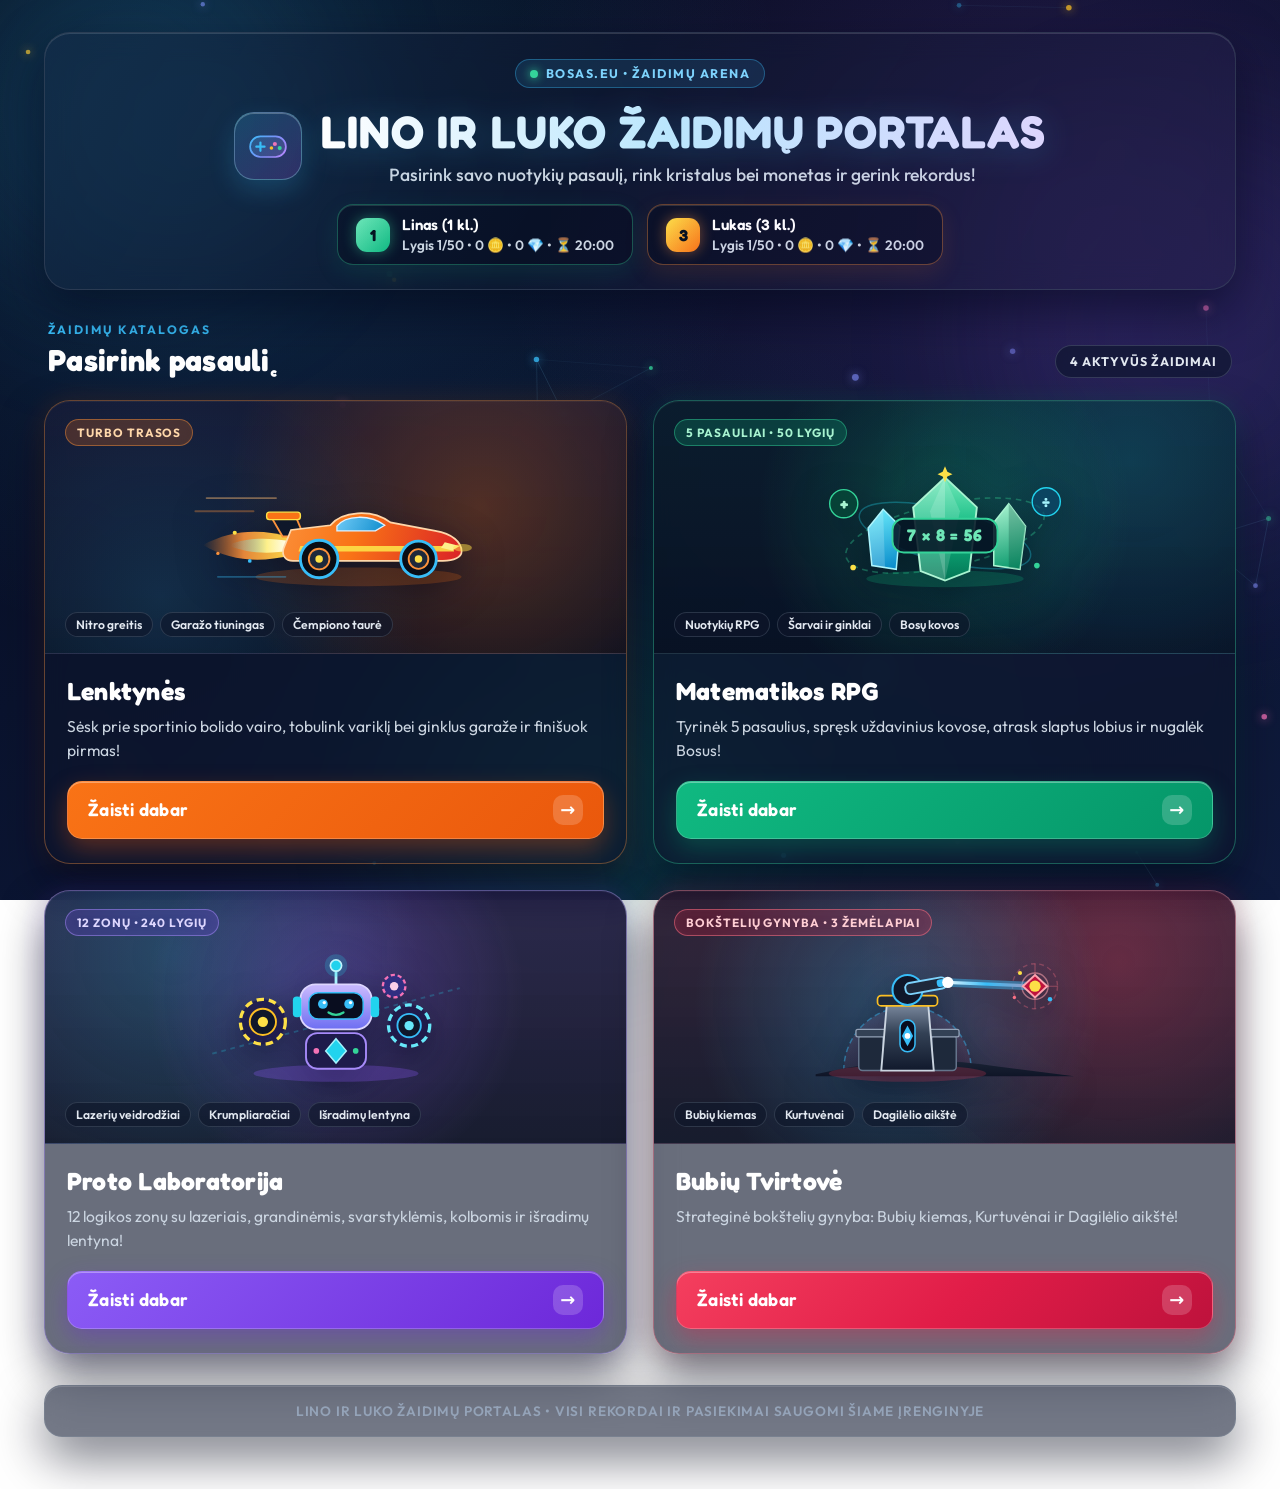
==== commit 67e10e65: "Add shared 20-min playtime timer to Proto Laboratorija and init Bubiu Tvirtove TD" ====
--- a/index.html
+++ b/index.html
@@ -8,7 +8,7 @@
   <link rel="preconnect" href="https://fonts.googleapis.com">
   <link rel="preconnect" href="https://fonts.gstatic.com" crossorigin>
   <link href="https://fonts.googleapis.com/css2?family=Fredoka:wght@500;600;700&family=Outfit:wght@400;500;600;700;800&display=swap" rel="stylesheet">
-  <link rel="stylesheet" href="./style.css?v=20261113n" />
+  <link rel="stylesheet" href="./style.css?v=20261121a" />
 </head>
 <body>
   <!-- Gyvas kosminis dalelių tinklo fonas -->
@@ -69,14 +69,14 @@
       </div>
     </header>
 
-    <!-- ==================== 3 ŽAIDIMŲ GLASSMORPHISM KORTELĖS ==================== -->
+    <!-- ==================== 4 ŽAIDIMŲ GLASSMORPHISM KORTELĖS ==================== -->
     <main class="games-grid-section">
       <div class="section-heading">
         <div class="section-title-wrap">
           <span class="section-kicker">ŽAIDIMŲ KATALOGAS</span>
           <h2>Pasirink pasaulį</h2>
         </div>
-        <span class="games-count-badge">3 AKTYVŪS ŽAIDIMAI</span>
+        <span class="games-count-badge">4 AKTYVŪS ŽAIDIMAI</span>
       </div>
 
       <div class="games-grid">
@@ -357,6 +357,111 @@
             </div>
             <div class="tile-footer">
               <a href="./games/logika/index.html" class="play-btn btn-lab">
+                <span>Žaisti dabar</span>
+                <span class="btn-arrow" aria-hidden="true">→</span>
+              </a>
+            </div>
+          </div>
+        </article>
+
+        <!-- 4 KORTELĖ: BUBIŲ TVIRTOVĖ -->
+        <article class="game-tile card-defense" data-tilt onclick="window.location.href='/games/gynyba/'">
+          <div class="card-glare" aria-hidden="true"></div>
+          <div class="tile-art art-defense">
+            <div class="tile-top-row">
+              <span class="tile-status-badge badge-defense">BOKŠTELIŲ GYNYBA • 3 ŽEMĖLAPIAI</span>
+              <span id="badge-progress-defense" class="corner-progress-badge" hidden></span>
+            </div>
+
+            <!-- Unikali detali SVG iliustracija: Bubių Tvirtovės lazerinis gynybos bokštas su energijos skydu -->
+            <div class="svg-stage" aria-hidden="true">
+              <svg class="card-svg" viewBox="0 0 320 150" fill="none" xmlns="http://www.w3.org/2000/svg">
+                <defs>
+                  <linearGradient id="towerWall" x1="120" y1="48" x2="120" y2="132" gradientUnits="userSpaceOnUse">
+                    <stop offset="0%" stop-color="#94a3b8"/>
+                    <stop offset="50%" stop-color="#334155"/>
+                    <stop offset="100%" stop-color="#0f172a"/>
+                  </linearGradient>
+                  <linearGradient id="towerShield" x1="120" y1="16" x2="120" y2="134" gradientUnits="userSpaceOnUse">
+                    <stop offset="0%" stop-color="#38bdf8" stop-opacity="0.34"/>
+                    <stop offset="100%" stop-color="#f43f5e" stop-opacity="0.06"/>
+                  </linearGradient>
+                  <linearGradient id="laserBeam" x1="158" y1="54" x2="294" y2="34" gradientUnits="userSpaceOnUse">
+                    <stop offset="0%" stop-color="#ffffff"/>
+                    <stop offset="35%" stop-color="#38bdf8"/>
+                    <stop offset="100%" stop-color="#fb7185"/>
+                  </linearGradient>
+                  <linearGradient id="fortressHill" x1="160" y1="112" x2="160" y2="146" gradientUnits="userSpaceOnUse">
+                    <stop offset="0%" stop-color="#1e293b"/>
+                    <stop offset="100%" stop-color="#090d1f"/>
+                  </linearGradient>
+                </defs>
+
+                <!-- Radaro žiedai ir taikinio tinklelis -->
+                <circle cx="256" cy="40" r="24" stroke="#fb7185" stroke-opacity="0.32" stroke-width="1.5" stroke-dasharray="5 4"/>
+                <circle cx="256" cy="40" r="14" stroke="#fda4af" stroke-opacity="0.55" stroke-width="1.5"/>
+                <line x1="232" y1="40" x2="280" y2="40" stroke="#fb7185" stroke-opacity="0.4" stroke-width="1.2"/>
+                <line x1="256" y1="16" x2="256" y2="64" stroke="#fb7185" stroke-opacity="0.4" stroke-width="1.2"/>
+
+                <!-- Švytintis energijos skydo kupolas -->
+                <path d="M52 130 A68 68 0 0 1 188 130 Z" fill="url(#towerShield)" stroke="#38bdf8" stroke-opacity="0.45" stroke-width="1.6" stroke-dasharray="6 4"/>
+
+                <!-- Tvirtovės kalva ir pamatas -->
+                <path d="M22 134 Q120 110 218 126 L298 136 L22 136 Z" fill="url(#fortressHill)"/>
+                <ellipse cx="120" cy="133" rx="84" ry="9" fill="#f43f5e" fill-opacity="0.22"/>
+
+                <!-- Šoniniai bastionai -->
+                <rect x="68" y="92" width="26" height="38" rx="4" fill="#1e293b" stroke="#64748b" stroke-width="1.6"/>
+                <rect x="65" y="86" width="32" height="8" rx="2" fill="#334155" stroke="#94a3b8" stroke-width="1.4"/>
+                <rect x="146" y="92" width="26" height="38" rx="4" fill="#1e293b" stroke="#64748b" stroke-width="1.6"/>
+                <rect x="143" y="86" width="32" height="8" rx="2" fill="#334155" stroke="#94a3b8" stroke-width="1.4"/>
+
+                <!-- Pagrindinis Tvirtovės bokštas -->
+                <path d="M92 130 L98 58 L142 58 L148 130 Z" fill="url(#towerWall)" stroke="#cbd5e1" stroke-width="2"/>
+                <!-- Bokšto mūro detalės ir energijos šerdis -->
+                <rect x="112" y="76" width="16" height="34" rx="8" fill="#090d1f" stroke="#38bdf8" stroke-width="1.6"/>
+                <polygon points="120,82 126,93 120,104 114,93" fill="#38bdf8"/>
+                <circle cx="120" cy="93" r="3" fill="#ffffff"/>
+
+                <!-- Bokšto viršutinė platforma ir lazerinė patranka -->
+                <rect x="88" y="50" width="64" height="11" rx="4" fill="#1e293b" stroke="#fbbf24" stroke-width="1.8"/>
+                <circle cx="120" cy="44" r="16" fill="#0f172a" stroke="#38bdf8" stroke-width="2.2"/>
+                <!-- Lazerio vamzdis -->
+                <g transform="rotate(-10 120 44)">
+                  <rect x="118" y="37" width="44" height="12" rx="5" fill="#1e293b" stroke="#7dd3fc" stroke-width="2"/>
+                  <rect x="152" y="39" width="12" height="8" rx="3" fill="#38bdf8"/>
+                </g>
+
+                <!-- Lazerio spindulys ir smūgio sprogimas -->
+                <line x1="162" y1="36" x2="256" y2="40" stroke="#38bdf8" stroke-opacity="0.45" stroke-width="9" stroke-linecap="round"/>
+                <line x1="162" y1="36" x2="256" y2="40" stroke="url(#laserBeam)" stroke-width="3.6" stroke-linecap="round"/>
+                <circle cx="163" cy="36" r="6" fill="#ffffff"/>
+
+                <!-- Priešo dronas taikiklyje -->
+                <polygon points="256,28 269,40 256,52 243,40" fill="#be123c" stroke="#fda4af" stroke-width="2"/>
+                <circle cx="256" cy="40" r="6" fill="#fde047"/>
+                <circle cx="240" cy="26" r="2.2" fill="#fde047"/>
+                <circle cx="272" cy="54" r="2.4" fill="#38bdf8"/>
+                <circle cx="234" cy="52" r="1.8" fill="#fb7185"/>
+              </svg>
+            </div>
+
+            <div class="art-tags">
+              <span>Bubių kiemas</span>
+              <span>Kurtuvėnai</span>
+              <span>Dagilėlio aikštė</span>
+            </div>
+          </div>
+
+          <div class="tile-body">
+            <div>
+              <h3>Bubių Tvirtovė</h3>
+              <p class="tile-desc">
+                Strateginė bokštelių gynyba: Bubių kiemas, Kurtuvėnai ir Dagilėlio aikštė!
+              </p>
+            </div>
+            <div class="tile-footer">
+              <a href="/games/gynyba/" class="play-btn btn-defense">
                 <span>Žaisti dabar</span>
                 <span class="btn-arrow" aria-hidden="true">→</span>
               </a>
@@ -479,6 +584,17 @@
           if (totalCrystals > 0 || totalSolved > 0) {
             labBadge.textContent = `💎 ${totalCrystals} • 🧩 ${totalSolved}/240`;
             labBadge.hidden = false;
+          }
+        }
+
+        const defenseData = readJson('gynyba_save_v1');
+        const defenseBadge = document.getElementById('badge-progress-defense');
+        if (defenseBadge && defenseData) {
+          const totalStars = (Number(defenseData?.linas?.stars) || 0) + (Number(defenseData?.lukas?.stars) || 0);
+          const totalWaves = (Number(defenseData?.linas?.bestWave) || 0) + (Number(defenseData?.lukas?.bestWave) || 0);
+          if (totalStars > 0 || totalWaves > 0) {
+            defenseBadge.textContent = `⭐ ${totalStars} • 🛡️ Banga ${Math.max(Number(defenseData?.linas?.bestWave) || 0, Number(defenseData?.lukas?.bestWave) || 0)}`;
+            defenseBadge.hidden = false;
           }
         }
       } catch (e) {}
--- a/style.css
+++ b/style.css
@@ -351,14 +351,24 @@
 /* ==================== 3D GLASSMORPHISM ŽAIDIMŲ KORTELĖS ==================== */
 .games-grid {
   display: grid;
-  grid-template-columns: repeat(3, minmax(0, 1fr));
+  grid-template-columns: repeat(2, minmax(0, 1fr));
   gap: 26px;
   perspective: 1300px;
 }
 
-@media (max-width: 1060px) {
+@media (min-width: 1520px) {
+  .portal-wrapper {
+    max-width: 1460px;
+  }
+
   .games-grid {
-    grid-template-columns: repeat(auto-fit, minmax(290px, 1fr));
+    grid-template-columns: repeat(4, minmax(0, 1fr));
+  }
+}
+
+@media (max-width: 780px) {
+  .games-grid {
+    grid-template-columns: 1fr;
   }
 }
 
@@ -468,6 +478,22 @@
     inset 0 1px 0 rgba(221, 214, 254, 0.36);
 }
 
+.card-defense {
+  border-color: rgba(251, 113, 133, 0.42);
+  box-shadow:
+    0 22px 44px rgba(2, 6, 23, 0.56),
+    0 0 28px rgba(244, 63, 94, 0.16),
+    inset 0 1px 0 rgba(254, 205, 211, 0.2);
+}
+
+.card-defense:hover {
+  border-color: rgba(56, 189, 248, 0.9);
+  box-shadow:
+    0 28px 54px rgba(2, 6, 23, 0.68),
+    0 0 38px rgba(244, 63, 94, 0.36),
+    inset 0 1px 0 rgba(186, 230, 253, 0.36);
+}
+
 /* ==================== KORTELIŲ SCENOS IR SVG ILIUSTRACIJOS ==================== */
 .tile-art {
   position: relative;
@@ -502,6 +528,13 @@
     linear-gradient(180deg, rgba(26, 20, 62, 0.76) 0%, rgba(10, 14, 34, 0.85) 100%);
 }
 
+.art-defense {
+  background:
+    radial-gradient(circle at 42% 45%, rgba(56, 189, 248, 0.28), transparent 56%),
+    radial-gradient(circle at 80% 28%, rgba(244, 63, 94, 0.28), transparent 52%),
+    linear-gradient(180deg, rgba(36, 16, 40, 0.76) 0%, rgba(9, 14, 32, 0.86) 100%);
+}
+
 .tile-top-row {
   position: relative;
   z-index: 2;
@@ -537,6 +570,12 @@
   color: #ddd6fe;
   background: rgba(139, 92, 246, 0.25);
   border: 1px solid rgba(167, 139, 250, 0.5);
+}
+
+.badge-defense {
+  color: #fecdd3;
+  background: rgba(244, 63, 94, 0.24);
+  border: 1px solid rgba(251, 113, 133, 0.52);
 }
 
 /* Kampe rodomas pasiekimų ženkliukas iš localStorage */
@@ -696,6 +735,20 @@
     inset 0 1px 0 rgba(255, 255, 255, 0.45);
 }
 
+.btn-defense {
+  background: linear-gradient(135deg, #f43f5e 0%, #e11d48 52%, #be123c 100%);
+  box-shadow:
+    0 10px 24px rgba(225, 29, 72, 0.38),
+    inset 0 1px 0 rgba(255, 255, 255, 0.34);
+}
+
+.btn-defense:hover {
+  filter: brightness(1.08);
+  box-shadow:
+    0 12px 28px rgba(244, 63, 94, 0.52),
+    inset 0 1px 0 rgba(255, 255, 255, 0.45);
+}
+
 /* ==================== PORAŠTĖ ==================== */
 .portal-footer {
   border-radius: 18px;
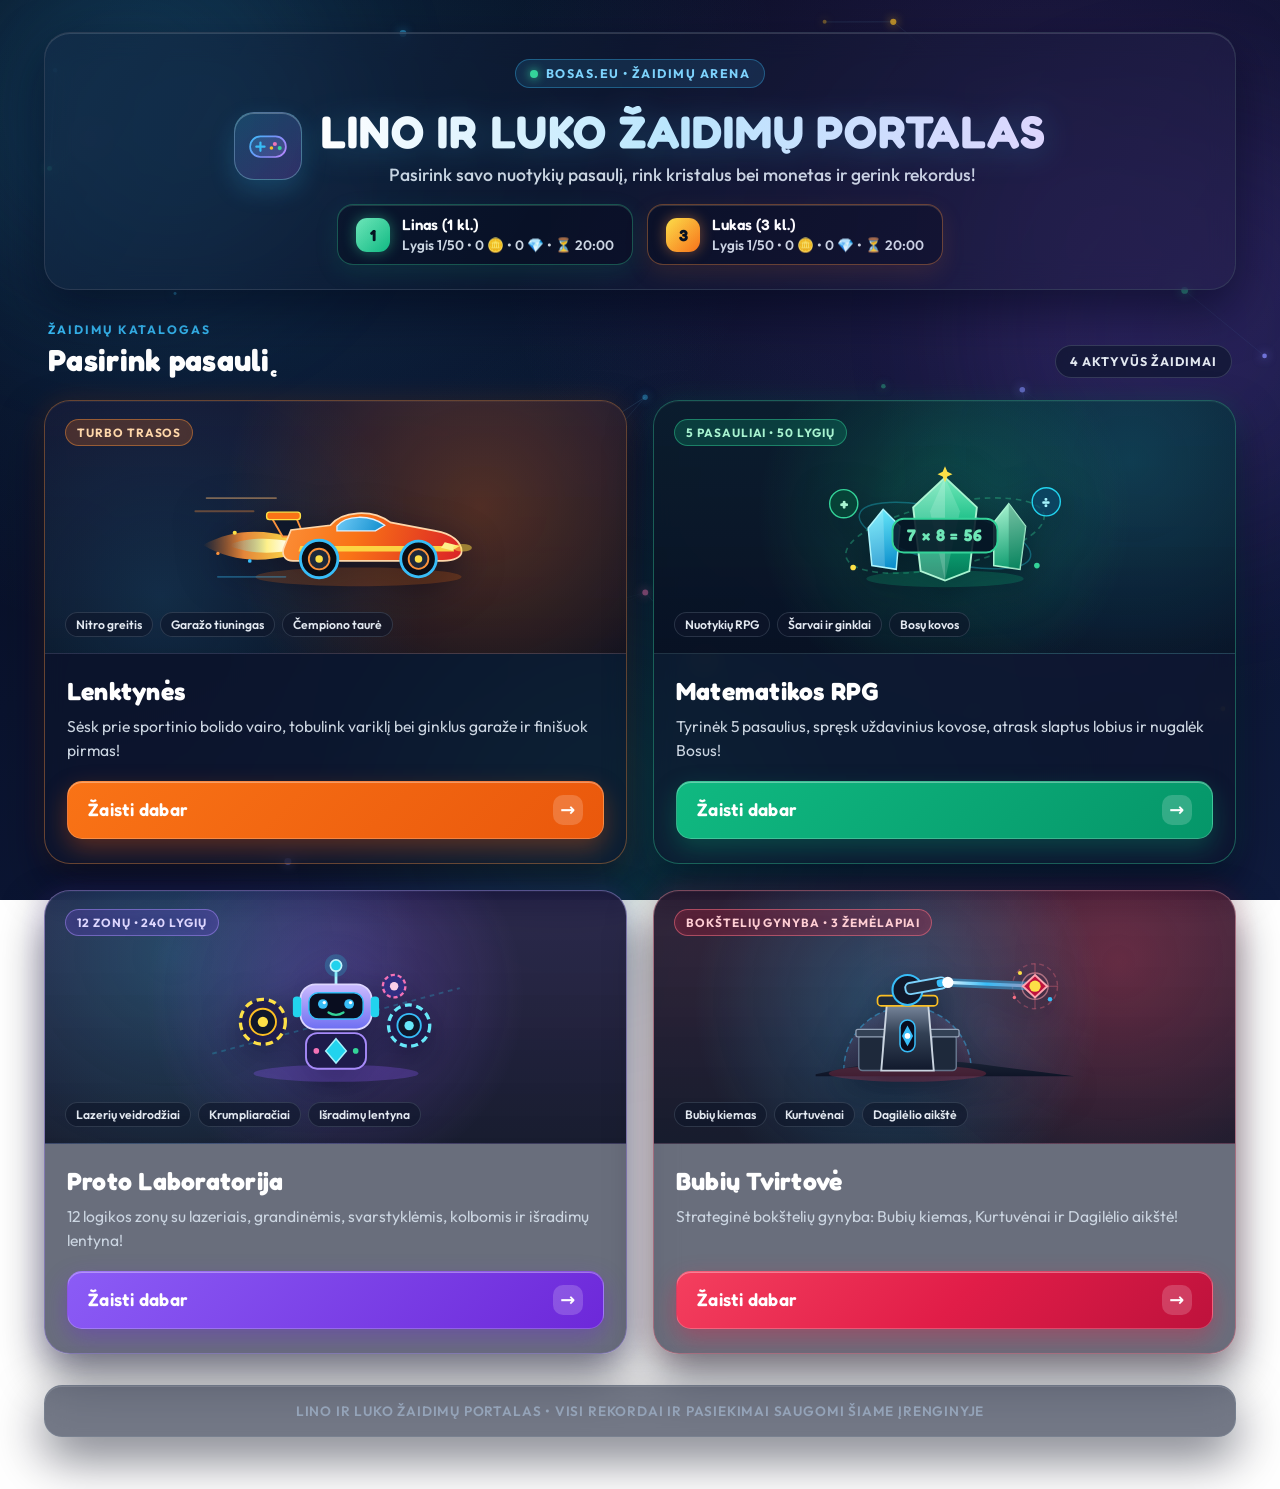
==== commit f2c6171b: "Complete Node.js balance and education audit for Bubiu Tvirtove TD" ====
--- a/index.html
+++ b/index.html
@@ -8,7 +8,7 @@
   <link rel="preconnect" href="https://fonts.googleapis.com">
   <link rel="preconnect" href="https://fonts.gstatic.com" crossorigin>
   <link href="https://fonts.googleapis.com/css2?family=Fredoka:wght@500;600;700&family=Outfit:wght@400;500;600;700;800&display=swap" rel="stylesheet">
-  <link rel="stylesheet" href="./style.css?v=20261121a" />
+  <link rel="stylesheet" href="./style.css?v=20261121j" />
 </head>
 <body>
   <!-- Gyvas kosminis dalelių tinklo fonas -->
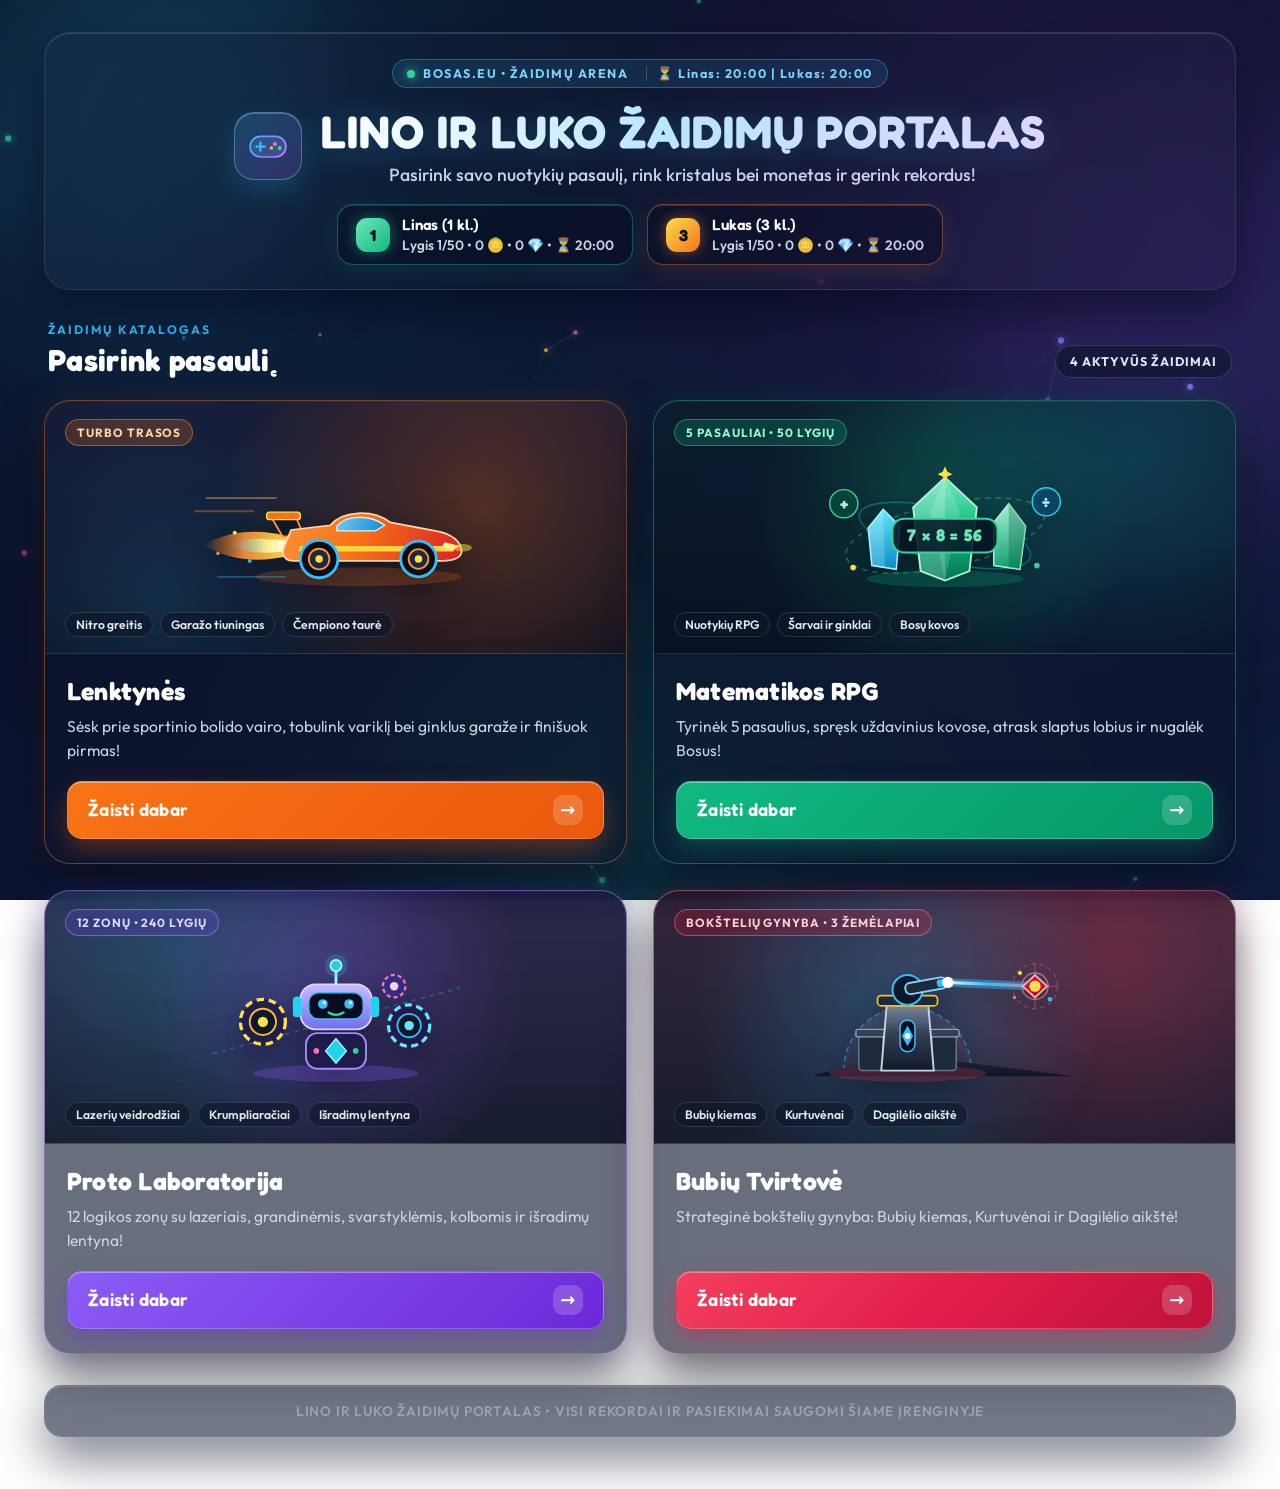
==== commit 01192f0b: "Unify shared 20-min daily playtime timer across all 4 games and verify TD module integration" ====
--- a/index.html
+++ b/index.html
@@ -8,7 +8,7 @@
   <link rel="preconnect" href="https://fonts.googleapis.com">
   <link rel="preconnect" href="https://fonts.gstatic.com" crossorigin>
   <link href="https://fonts.googleapis.com/css2?family=Fredoka:wght@500;600;700&family=Outfit:wght@400;500;600;700;800&display=swap" rel="stylesheet">
-  <link rel="stylesheet" href="./style.css?v=20261121j" />
+  <link rel="stylesheet" href="./style.css?v=20261121k" />
 </head>
 <body>
   <!-- Gyvas kosminis dalelių tinklo fonas -->
@@ -23,6 +23,9 @@
       <div class="portal-top-badge">
         <span class="pulse-dot"></span>
         <span>BOSAS.EU • ŽAIDIMŲ ARENA</span>
+        <span id="portal-daily-timer-banner" style="margin-left:10px;padding-left:10px;border-left:1px solid rgba(148,163,184,0.35);color:#7dd3fc;">
+          ⏳ Linas: 20:00 | Lukas: 20:00
+        </span>
       </div>
 
       <div class="portal-brand-row">
@@ -499,29 +502,6 @@
         return d.getFullYear() + '-' + String(d.getMonth() + 1).padStart(2, '0') + '-' + String(d.getDate()).padStart(2, '0');
       }
 
-      function formatRemainingTime(globalKey, fallbackProfile) {
-        const today = getTodayStr();
-        let played = 0;
-        let limit = 1200;
-        try {
-          const rawT = localStorage.getItem(globalKey);
-          if (rawT) {
-            const tObj = JSON.parse(rawT);
-            if (tObj && tObj.lastPlayedDate === today) {
-              played = Math.max(0, Number(tObj.timePlayedTodaySeconds) || 0);
-              limit = Math.max(60, Number(tObj.dailyTimeLimitSeconds) || 1200);
-            }
-          } else if (fallbackProfile && fallbackProfile.lastPlayedDate === today) {
-            played = Math.max(0, Number(fallbackProfile.timePlayedTodaySeconds) || 0);
-            limit = Math.max(60, Number(fallbackProfile.dailyTimeLimitSeconds) || 1200);
-          }
-        } catch (e) {}
-        const rem = Math.max(0, limit - played);
-        const mm = String(Math.floor(rem / 60)).padStart(2, '0');
-        const ss = String(rem % 60).padStart(2, '0');
-        return `⏳ ${mm}:${ss}`;
-      }
-
       function readJson(key) {
         try {
           const raw = localStorage.getItem(key);
@@ -531,31 +511,89 @@
         }
       }
 
+      function getRemainingSecForChild(childId, globalKey, fallbackProfile) {
+        const today = getTodayStr();
+        const dailyBucket = readJson('bosas_playtime_' + today);
+        if (dailyBucket && typeof dailyBucket === 'object' && dailyBucket[childId] !== undefined) {
+          return Math.max(0, Number(dailyBucket[childId]) || 0);
+        }
+
+        let played = 0;
+        let limit = 1200;
+        const tObj = readJson(globalKey);
+        if (tObj && tObj.lastPlayedDate === today) {
+          played = Math.max(0, Number(tObj.timePlayedTodaySeconds) || 0);
+          limit = Math.max(60, Number(tObj.dailyTimeLimitSeconds) || 1200);
+        } else if (fallbackProfile && fallbackProfile.lastPlayedDate === today) {
+          played = Math.max(0, Number(fallbackProfile.timePlayedTodaySeconds) || 0);
+          limit = Math.max(60, Number(fallbackProfile.dailyTimeLimitSeconds) || 1200);
+        }
+        return Math.max(0, limit - played);
+      }
+
+      function formatClockMMSS(sec) {
+        const s = Math.max(0, Math.floor(Number(sec) || 0));
+        const mm = String(Math.floor(s / 60)).padStart(2, '0');
+        const ss = String(s % 60).padStart(2, '0');
+        return `${mm}:${ss}`;
+      }
+
+      function refreshPortalTimeAndStats() {
+        try {
+          const p1 = readJson('skaiciu_karalyste_save_linas_v2');
+          const p2 = readJson('skaiciu_karalyste_save_lukas_v2');
+          const race1 = readJson('lenktynes_save_linas');
+          const race2 = readJson('lenktynes_save_lukas');
+          const labData = readJson('proto_lab_progress');
+
+          const g1Crystals = Number(labData?.grade1?.crystals) || 0;
+          const g3Crystals = Number(labData?.grade3?.crystals) || 0;
+
+          const rem1 = getRemainingSecForChild('linas', 'bosas_global_time_linas', p1);
+          const rem2 = getRemainingSecForChild('lukas', 'bosas_global_time_lukas', p2);
+          const mmss1 = formatClockMMSS(rem1);
+          const mmss2 = formatClockMMSS(rem2);
+
+          const bannerEl = document.getElementById('portal-daily-timer-banner');
+          if (bannerEl) {
+            bannerEl.textContent = `⏳ Linas: ${mmss1} | Lukas: ${mmss2}`;
+          }
+
+          const el1 = document.getElementById('hub-linas-stats');
+          if (el1) {
+            el1.textContent = p1
+              ? `Lygis ${p1.unlockedLevel || 1}/50 • ${(p1.coins || 0).toLocaleString('lt-LT')} 🪙 • ${g1Crystals} 💎 • ⏳ ${mmss1}`
+              : `Lygis 1/50 • 0 🪙 • ${g1Crystals} 💎 • ⏳ ${mmss1}`;
+          }
+
+          const el2 = document.getElementById('hub-lukas-stats');
+          if (el2) {
+            el2.textContent = p2
+              ? `Lygis ${p2.unlockedLevel || 1}/50 • ${(p2.coins || 0).toLocaleString('lt-LT')} 🪙 • ${g3Crystals} 💎 • ⏳ ${mmss2}`
+              : `Lygis 1/50 • 0 🪙 • ${g3Crystals} 💎 • ⏳ ${mmss2}`;
+          }
+
+          return { p1, p2, race1, race2, labData, g1Crystals, g3Crystals };
+        } catch (e) {
+          return null;
+        }
+      }
+
       try {
-        const p1 = readJson('skaiciu_karalyste_save_linas_v2');
-        const p2 = readJson('skaiciu_karalyste_save_lukas_v2');
-        const race1 = readJson('lenktynes_save_linas');
-        const race2 = readJson('lenktynes_save_lukas');
-        const labData = readJson('proto_lab_progress');
-
-        const g1Crystals = Number(labData?.grade1?.crystals) || 0;
-        const g3Crystals = Number(labData?.grade3?.crystals) || 0;
-
-        const el1 = document.getElementById('hub-linas-stats');
-        if (el1) {
-          const t1 = formatRemainingTime('bosas_global_time_linas', p1);
-          el1.textContent = p1
-            ? `Lygis ${p1.unlockedLevel || 1}/50 • ${(p1.coins || 0).toLocaleString('lt-LT')} 🪙 • ${g1Crystals} 💎 • ${t1}`
-            : `Lygis 1/50 • 0 🪙 • ${g1Crystals} 💎 • ${t1}`;
-        }
-
-        const el2 = document.getElementById('hub-lukas-stats');
-        if (el2) {
-          const t2 = formatRemainingTime('bosas_global_time_lukas', p2);
-          el2.textContent = p2
-            ? `Lygis ${p2.unlockedLevel || 1}/50 • ${(p2.coins || 0).toLocaleString('lt-LT')} 🪙 • ${g3Crystals} 💎 • ${t2}`
-            : `Lygis 1/50 • 0 🪙 • ${g3Crystals} 💎 • ${t2}`;
-        }
+        const portalData = refreshPortalTimeAndStats();
+        const p1 = portalData?.p1;
+        const p2 = portalData?.p2;
+        const race1 = portalData?.race1;
+        const race2 = portalData?.race2;
+        const labData = portalData?.labData;
+        const g1Crystals = portalData?.g1Crystals || 0;
+        const g3Crystals = portalData?.g3Crystals || 0;
+
+        window.addEventListener('pageshow', refreshPortalTimeAndStats);
+        window.addEventListener('storage', refreshPortalTimeAndStats);
+        document.addEventListener('visibilitychange', function () {
+          if (!document.hidden) refreshPortalTimeAndStats();
+        });
 
         // Kortelių kampų pasiekimų ženkliukai (rodomi tik jei localStorage yra įrašų)
         const racingBadge = document.getElementById('badge-progress-racing');
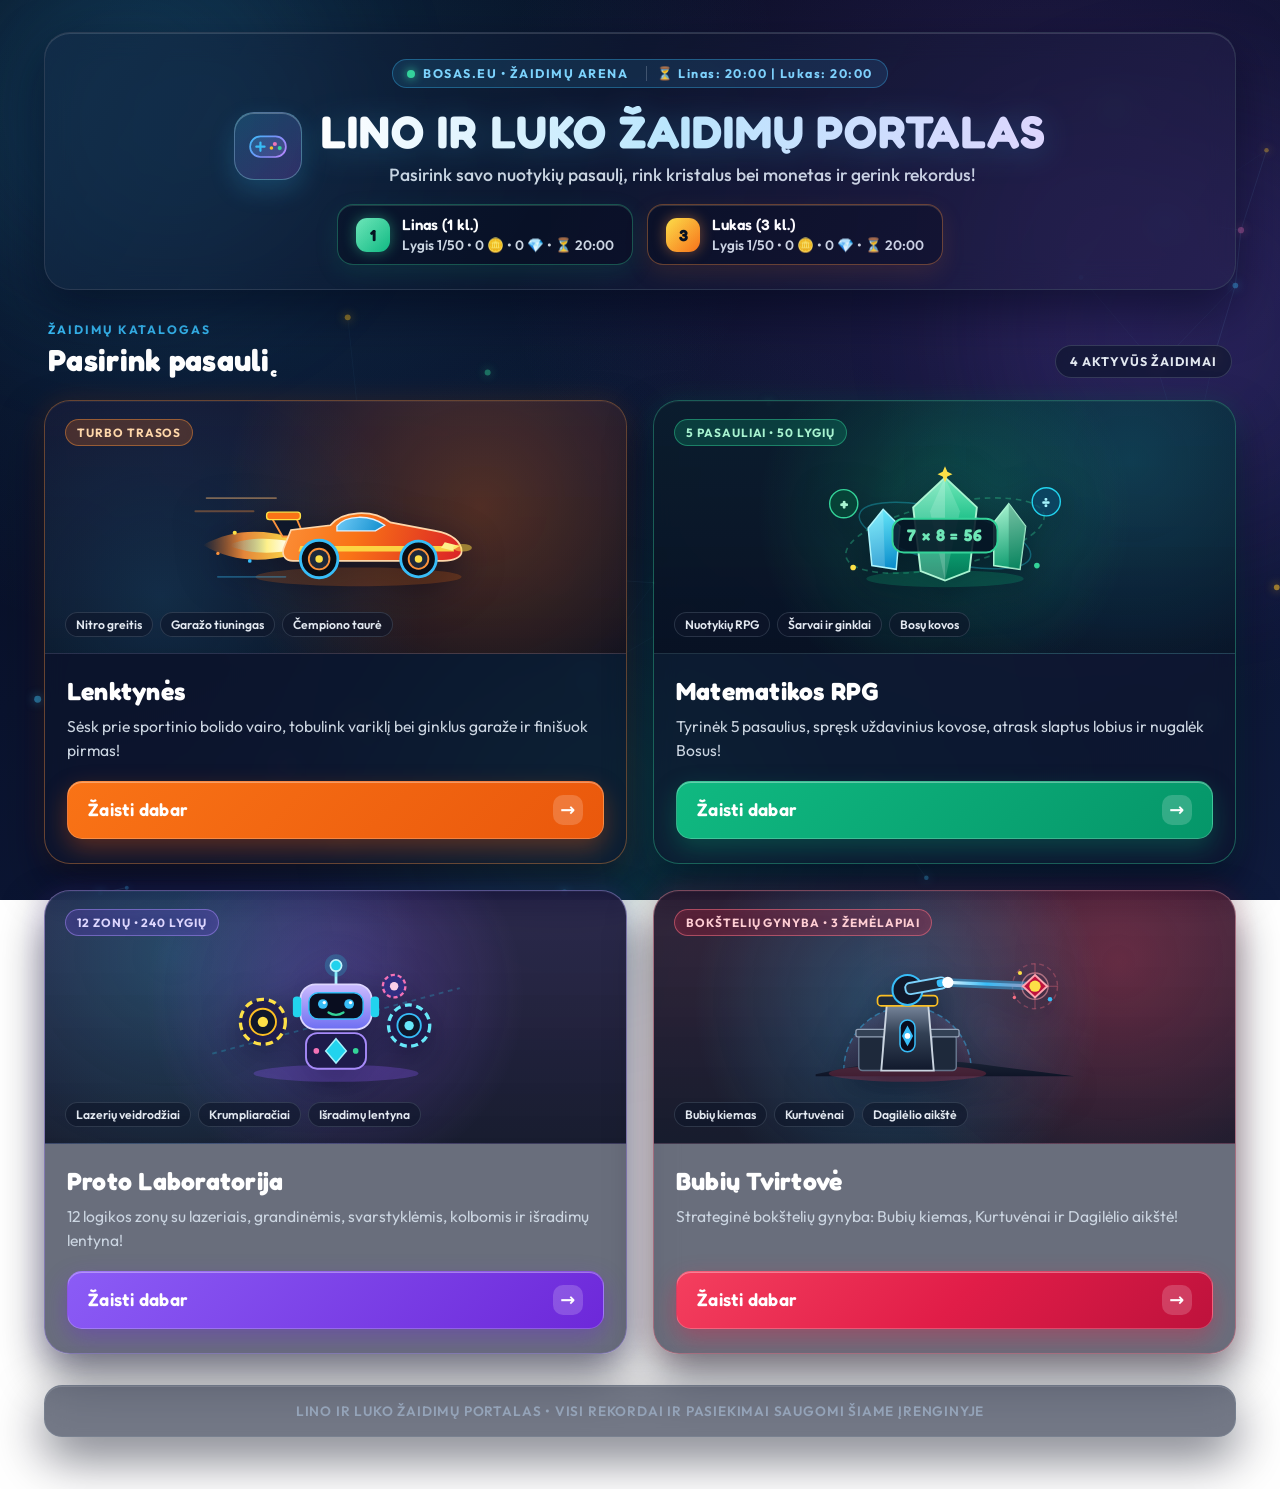
==== commit bf735d11: "Fix Bubiu Tvirtove boot/click handlers, module paths, and touch overlays" ====
--- a/index.html
+++ b/index.html
@@ -8,7 +8,7 @@
   <link rel="preconnect" href="https://fonts.googleapis.com">
   <link rel="preconnect" href="https://fonts.gstatic.com" crossorigin>
   <link href="https://fonts.googleapis.com/css2?family=Fredoka:wght@500;600;700&family=Outfit:wght@400;500;600;700;800&display=swap" rel="stylesheet">
-  <link rel="stylesheet" href="./style.css?v=20261121k" />
+  <link rel="stylesheet" href="./style.css?v=20261121m" />
 </head>
 <body>
   <!-- Gyvas kosminis dalelių tinklo fonas -->
@@ -368,7 +368,7 @@
         </article>
 
         <!-- 4 KORTELĖ: BUBIŲ TVIRTOVĖ -->
-        <article class="game-tile card-defense" data-tilt onclick="window.location.href='/games/gynyba/'">
+        <article class="game-tile card-defense" data-tilt onclick="window.location.href='./games/gynyba/index.html'">
           <div class="card-glare" aria-hidden="true"></div>
           <div class="tile-art art-defense">
             <div class="tile-top-row">
@@ -464,7 +464,7 @@
               </p>
             </div>
             <div class="tile-footer">
-              <a href="/games/gynyba/" class="play-btn btn-defense">
+              <a href="./games/gynyba/index.html" class="play-btn btn-defense">
                 <span>Žaisti dabar</span>
                 <span class="btn-arrow" aria-hidden="true">→</span>
               </a>
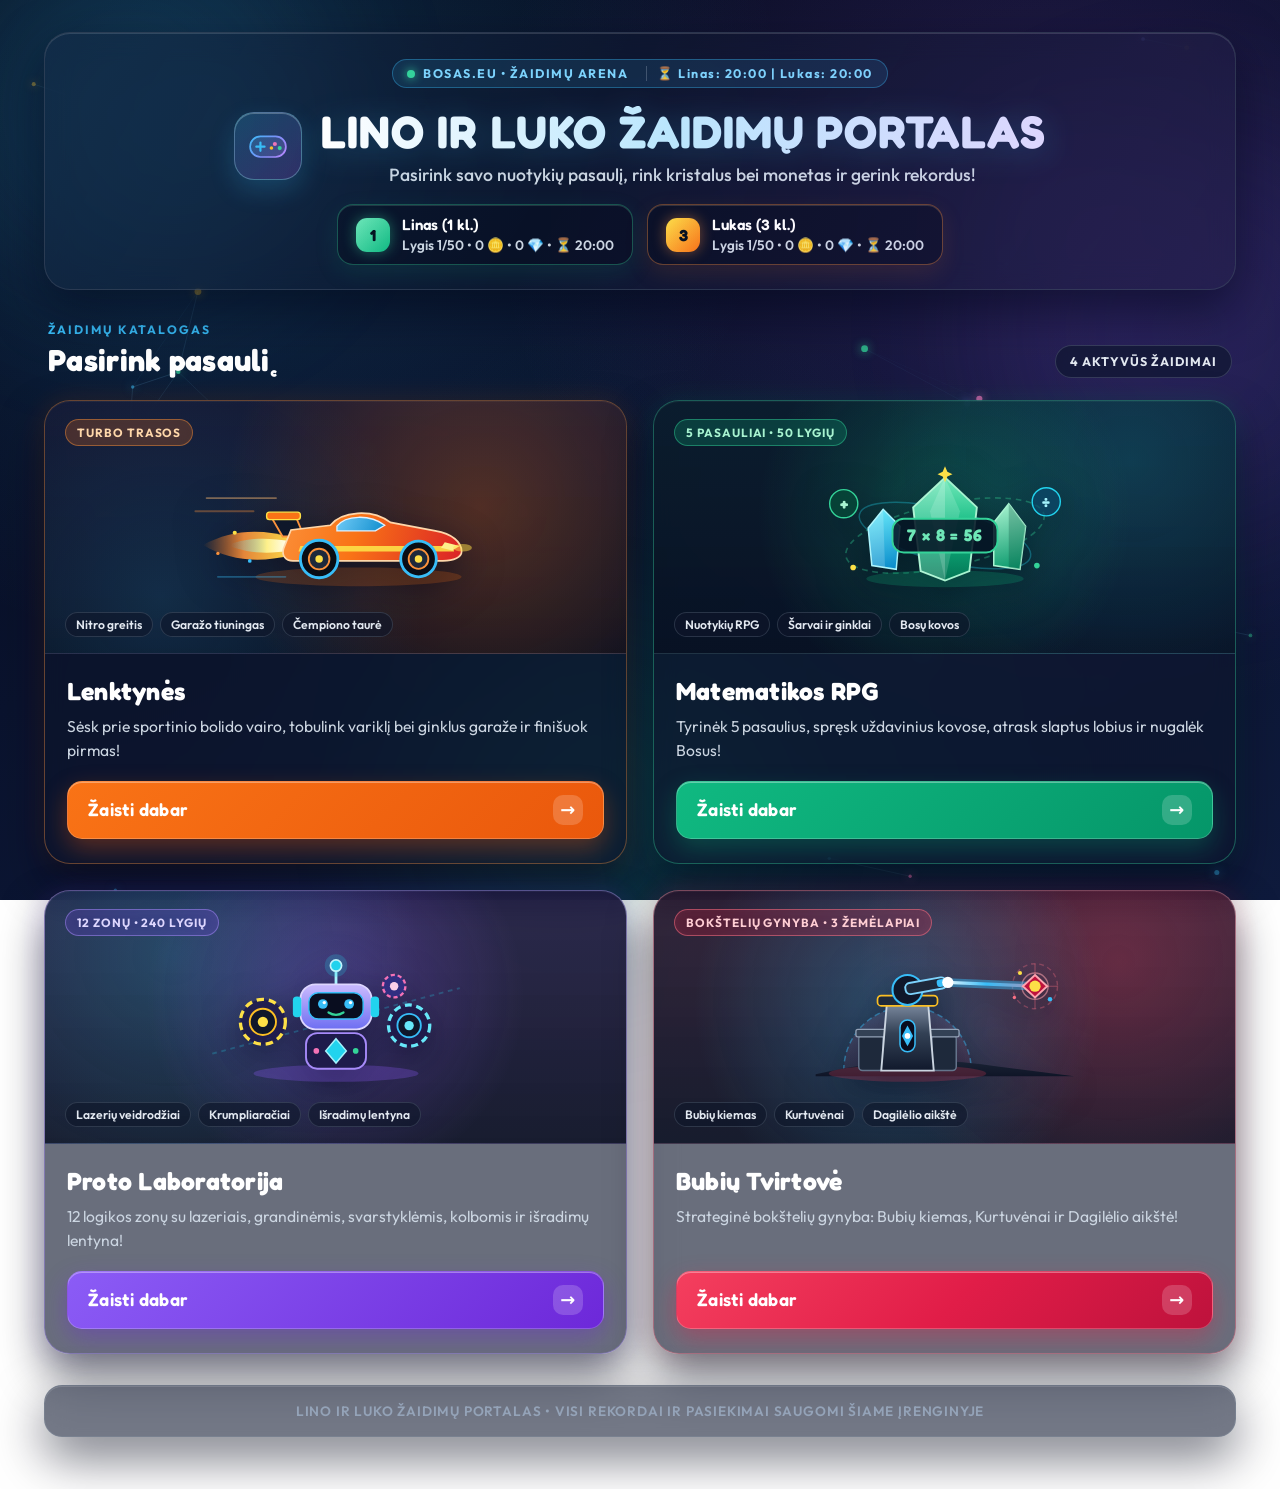
==== commit ad54d356: "Connect shared edu-bank and unclosable edu-gate across all 4 games (1 in Logika, 3 in others)" ====
--- a/index.html
+++ b/index.html
@@ -8,7 +8,7 @@
   <link rel="preconnect" href="https://fonts.googleapis.com">
   <link rel="preconnect" href="https://fonts.gstatic.com" crossorigin>
   <link href="https://fonts.googleapis.com/css2?family=Fredoka:wght@500;600;700&family=Outfit:wght@400;500;600;700;800&display=swap" rel="stylesheet">
-  <link rel="stylesheet" href="./style.css?v=20261121m" />
+  <link rel="stylesheet" href="./style.css?v=20261122b" />
 </head>
 <body>
   <!-- Gyvas kosminis dalelių tinklo fonas -->
@@ -26,6 +26,7 @@
         <span id="portal-daily-timer-banner" style="margin-left:10px;padding-left:10px;border-left:1px solid rgba(148,163,184,0.35);color:#7dd3fc;">
           ⏳ Linas: 20:00 | Lukas: 20:00
         </span>
+        <span id="portal-debt-indicator" style="display:none;margin-left:10px;padding:3px 10px;border-radius:999px;background:rgba(239,68,68,0.22);border:1px solid rgba(248,113,113,0.65);color:#fecaca;font-weight:800;font-size:0.82rem;"></span>
       </div>
 
       <div class="portal-brand-row">
@@ -538,6 +539,31 @@
         return `${mm}:${ss}`;
       }
 
+      function getChildDebtFallback(childId) {
+        if (window.BosasEduGate && typeof window.BosasEduGate.getDebtSummary === 'function') {
+          return window.BosasEduGate.getDebtSummary(childId);
+        }
+        const raw = readJson('bosas_edu_debt_v1');
+        const b = raw && raw[childId];
+        const rem = Math.max(0, Math.floor(Number(b?.remaining) || 0));
+        return { active: Boolean(b?.active && rem > 0), remaining: b?.active ? rem : 0 };
+      }
+
+      function updateDebtBadgeFromSummary(sumLinas, sumLukas) {
+        const debtEl = document.getElementById('portal-debt-indicator');
+        if (!debtEl) return;
+        const parts = [];
+        if (sumLinas?.active && sumLinas.remaining > 0) parts.push(`Linas ${sumLinas.remaining} užd.`);
+        if (sumLukas?.active && sumLukas.remaining > 0) parts.push(`Lukas ${sumLukas.remaining} užd.`);
+        if (parts.length > 0) {
+          debtEl.textContent = parts.length === 2 ? `⚠️ Skola: ${parts.join(' | ')}` : `⚠️ Skola: ${parts[0]}`;
+          debtEl.style.display = 'inline-flex';
+        } else {
+          debtEl.textContent = '';
+          debtEl.style.display = 'none';
+        }
+      }
+
       function refreshPortalTimeAndStats() {
         try {
           const p1 = readJson('skaiciu_karalyste_save_linas_v2');
@@ -554,6 +580,10 @@
           const mmss1 = formatClockMMSS(rem1);
           const mmss2 = formatClockMMSS(rem2);
 
+          const debt1 = getChildDebtFallback('linas');
+          const debt2 = getChildDebtFallback('lukas');
+          updateDebtBadgeFromSummary(debt1, debt2);
+
           const bannerEl = document.getElementById('portal-daily-timer-banner');
           if (bannerEl) {
             bannerEl.textContent = `⏳ Linas: ${mmss1} | Lukas: ${mmss2}`;
@@ -561,18 +591,21 @@
 
           const el1 = document.getElementById('hub-linas-stats');
           if (el1) {
+            const debtSuffix1 = debt1?.active ? ` • ⚠️ Skola: ${debt1.remaining} užd.` : '';
             el1.textContent = p1
-              ? `Lygis ${p1.unlockedLevel || 1}/50 • ${(p1.coins || 0).toLocaleString('lt-LT')} 🪙 • ${g1Crystals} 💎 • ⏳ ${mmss1}`
-              : `Lygis 1/50 • 0 🪙 • ${g1Crystals} 💎 • ⏳ ${mmss1}`;
+              ? `Lygis ${p1.unlockedLevel || 1}/50 • ${(p1.coins || 0).toLocaleString('lt-LT')} 🪙 • ${g1Crystals} 💎 • ⏳ ${mmss1}${debtSuffix1}`
+              : `Lygis 1/50 • 0 🪙 • ${g1Crystals} 💎 • ⏳ ${mmss1}${debtSuffix1}`;
           }
 
           const el2 = document.getElementById('hub-lukas-stats');
           if (el2) {
+            const debtSuffix2 = debt2?.active ? ` • ⚠️ Skola: ${debt2.remaining} užd.` : '';
             el2.textContent = p2
-              ? `Lygis ${p2.unlockedLevel || 1}/50 • ${(p2.coins || 0).toLocaleString('lt-LT')} 🪙 • ${g3Crystals} 💎 • ⏳ ${mmss2}`
-              : `Lygis 1/50 • 0 🪙 • ${g3Crystals} 💎 • ⏳ ${mmss2}`;
+              ? `Lygis ${p2.unlockedLevel || 1}/50 • ${(p2.coins || 0).toLocaleString('lt-LT')} 🪙 • ${g3Crystals} 💎 • ⏳ ${mmss2}${debtSuffix2}`
+              : `Lygis 1/50 • 0 🪙 • ${g3Crystals} 💎 • ⏳ ${mmss2}${debtSuffix2}`;
           }
 
+          window.__refreshPortalTimeAndStats = refreshPortalTimeAndStats;
           return { p1, p2, race1, race2, labData, g1Crystals, g3Crystals };
         } catch (e) {
           return null;
@@ -751,5 +784,34 @@
       }
     })();
   </script>
+  <script type="module">
+    import { BosasEduGate } from './shared/edu-gate.js?v=20261122b';
+    function syncPortalDebtIndicator() {
+      const sumLinas = BosasEduGate.getDebtSummary('linas');
+      const sumLukas = BosasEduGate.getDebtSummary('lukas');
+      const debtEl = document.getElementById('portal-debt-indicator');
+      if (debtEl) {
+        const parts = [];
+        if (sumLinas.active && sumLinas.remaining > 0) parts.push(`Linas ${sumLinas.remaining} užd.`);
+        if (sumLukas.active && sumLukas.remaining > 0) parts.push(`Lukas ${sumLukas.remaining} užd.`);
+        if (parts.length > 0) {
+          debtEl.textContent = parts.length === 2 ? `⚠️ Skola: ${parts.join(' | ')}` : `⚠️ Skola: ${parts[0]}`;
+          debtEl.style.display = 'inline-flex';
+        } else {
+          debtEl.textContent = '';
+          debtEl.style.display = 'none';
+        }
+      }
+      if (typeof window.__refreshPortalTimeAndStats === 'function') {
+        window.__refreshPortalTimeAndStats();
+      }
+    }
+    syncPortalDebtIndicator();
+    window.addEventListener('pageshow', syncPortalDebtIndicator);
+    window.addEventListener('storage', syncPortalDebtIndicator);
+    document.addEventListener('visibilitychange', () => {
+      if (!document.hidden) syncPortalDebtIndicator();
+    });
+  </script>
 </body>
 </html>
